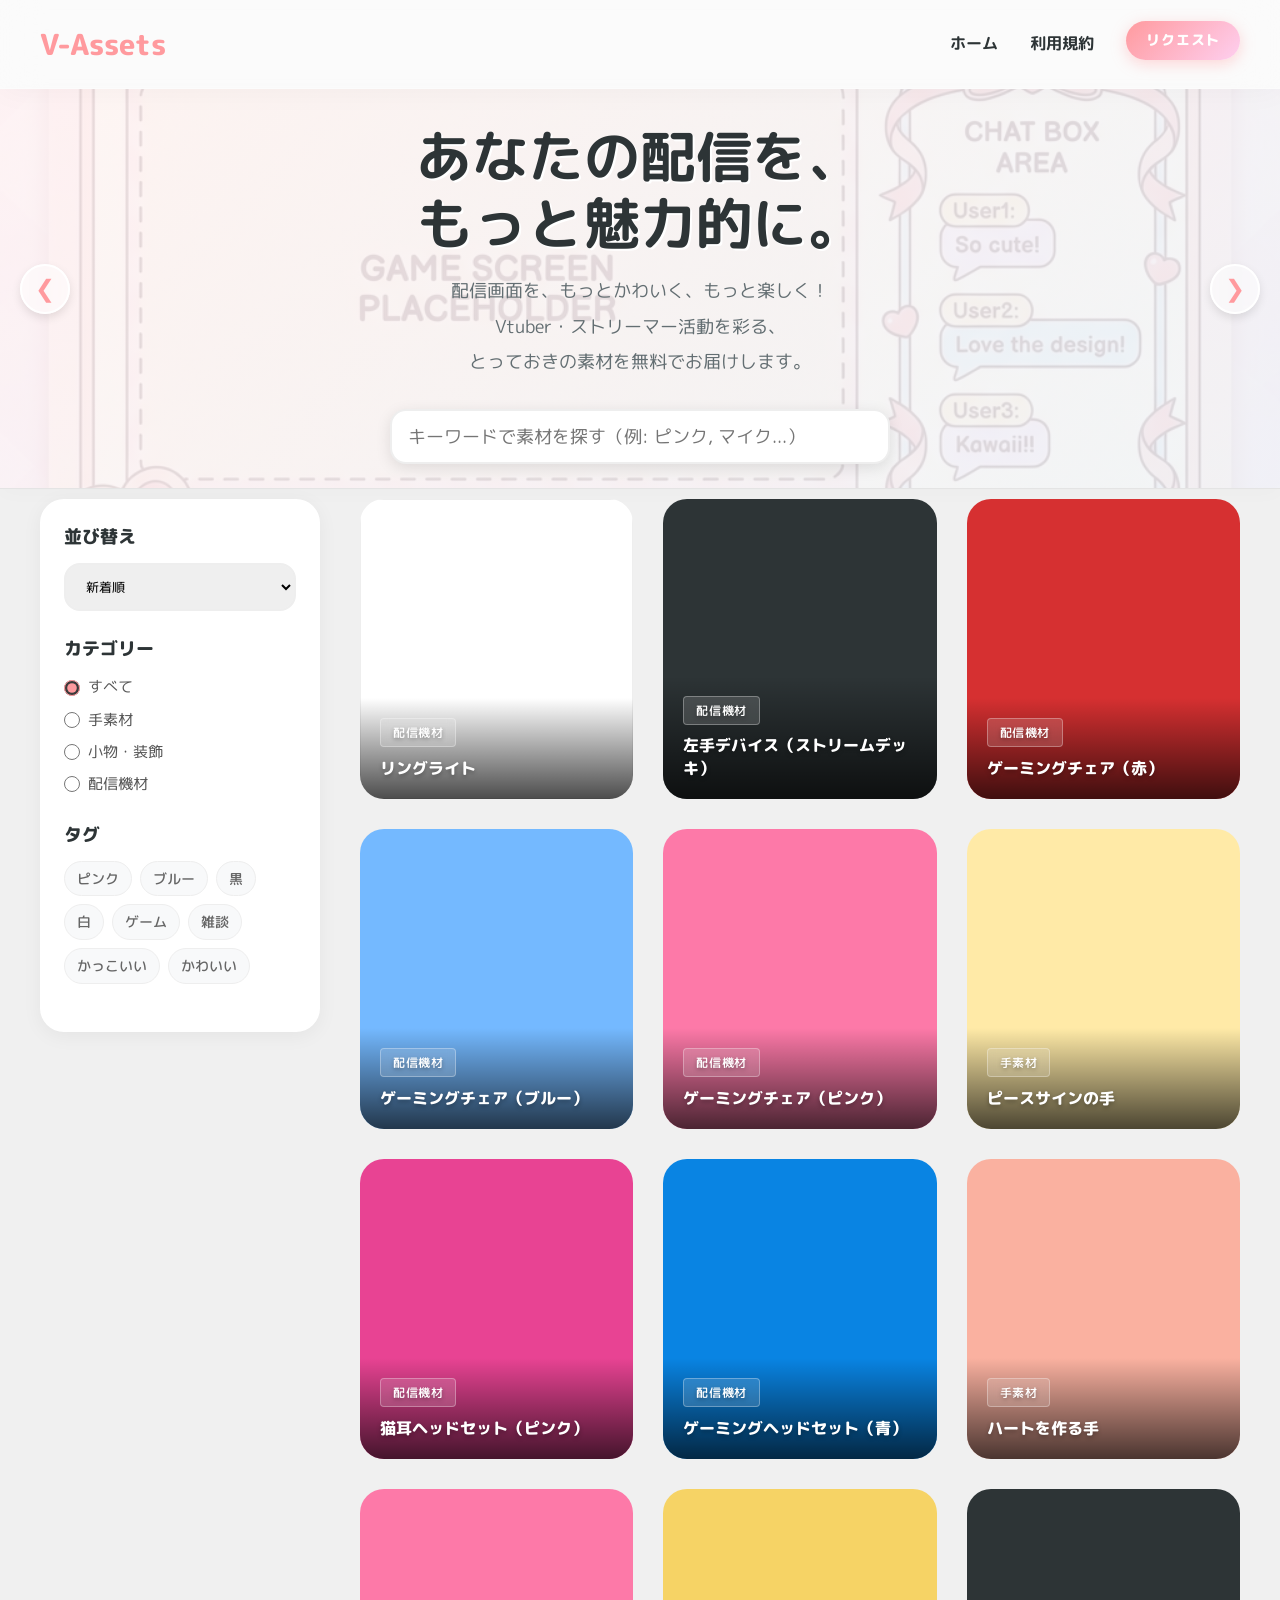
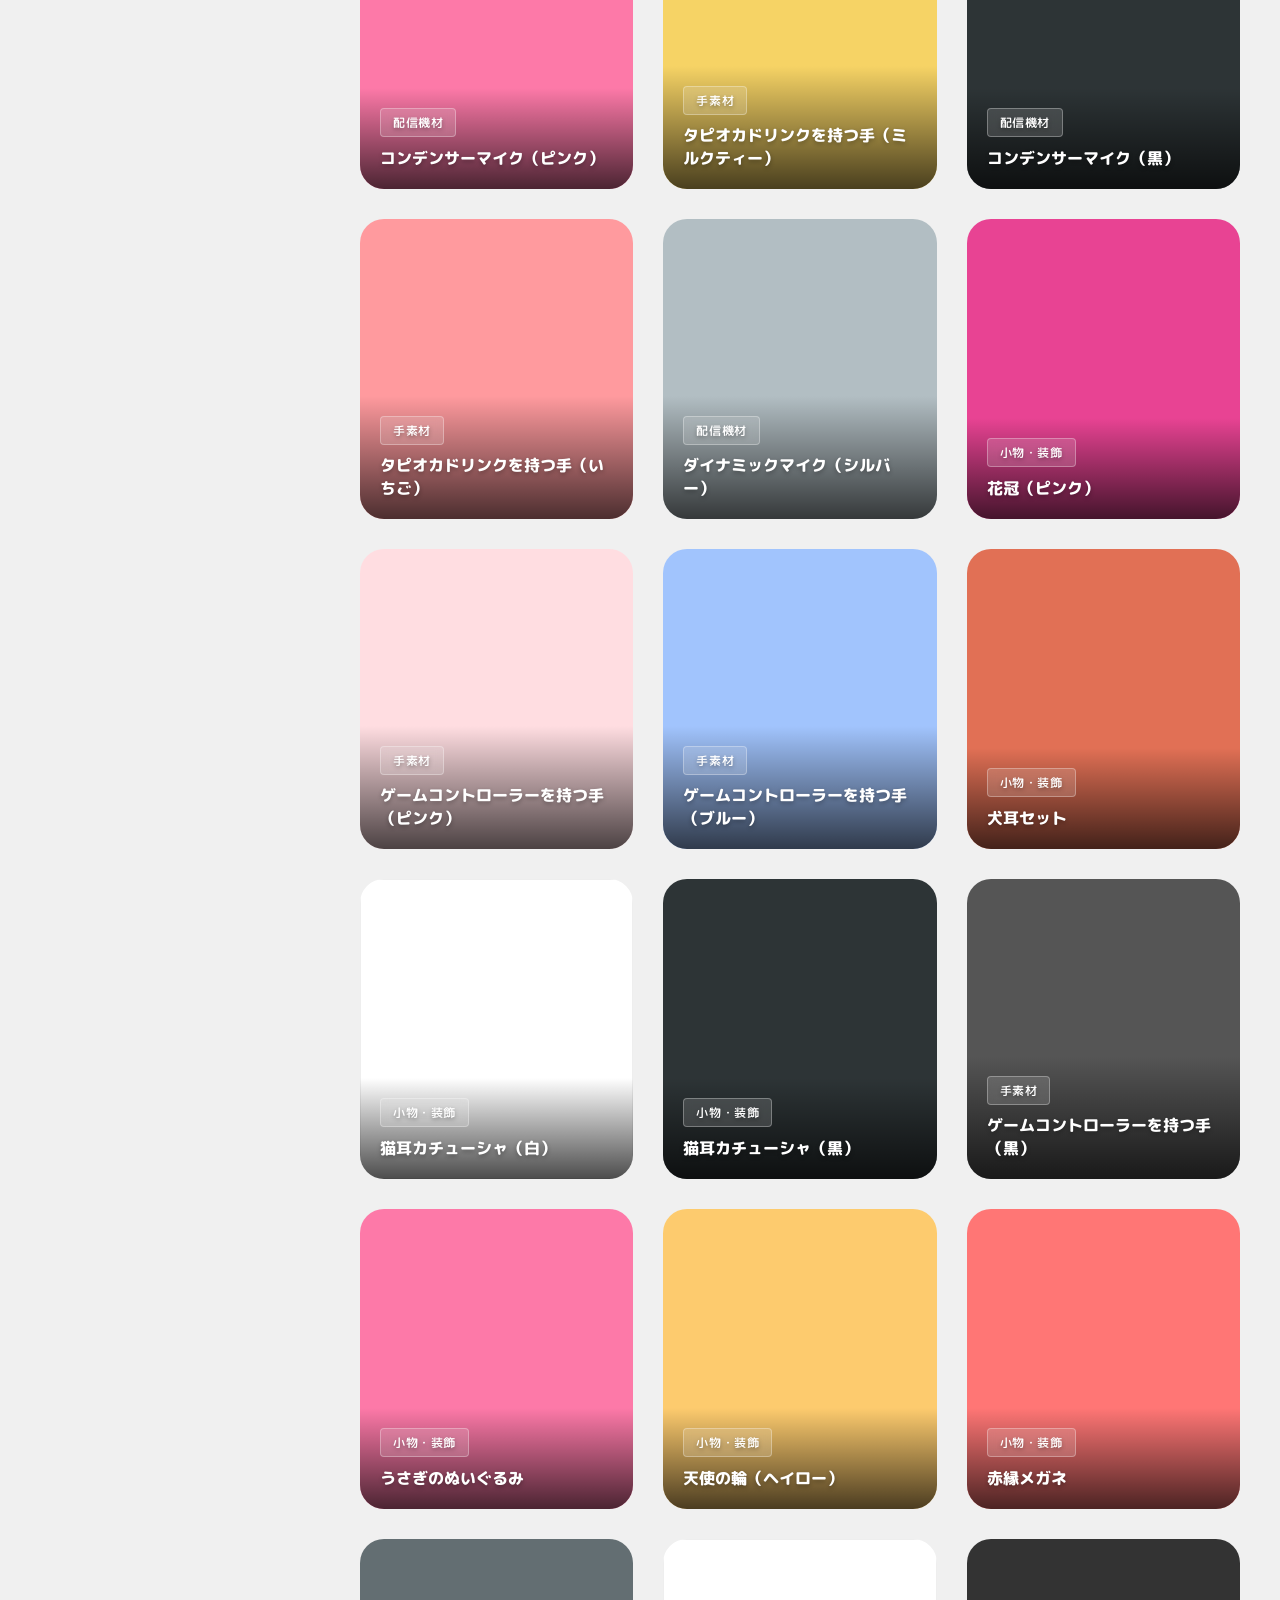
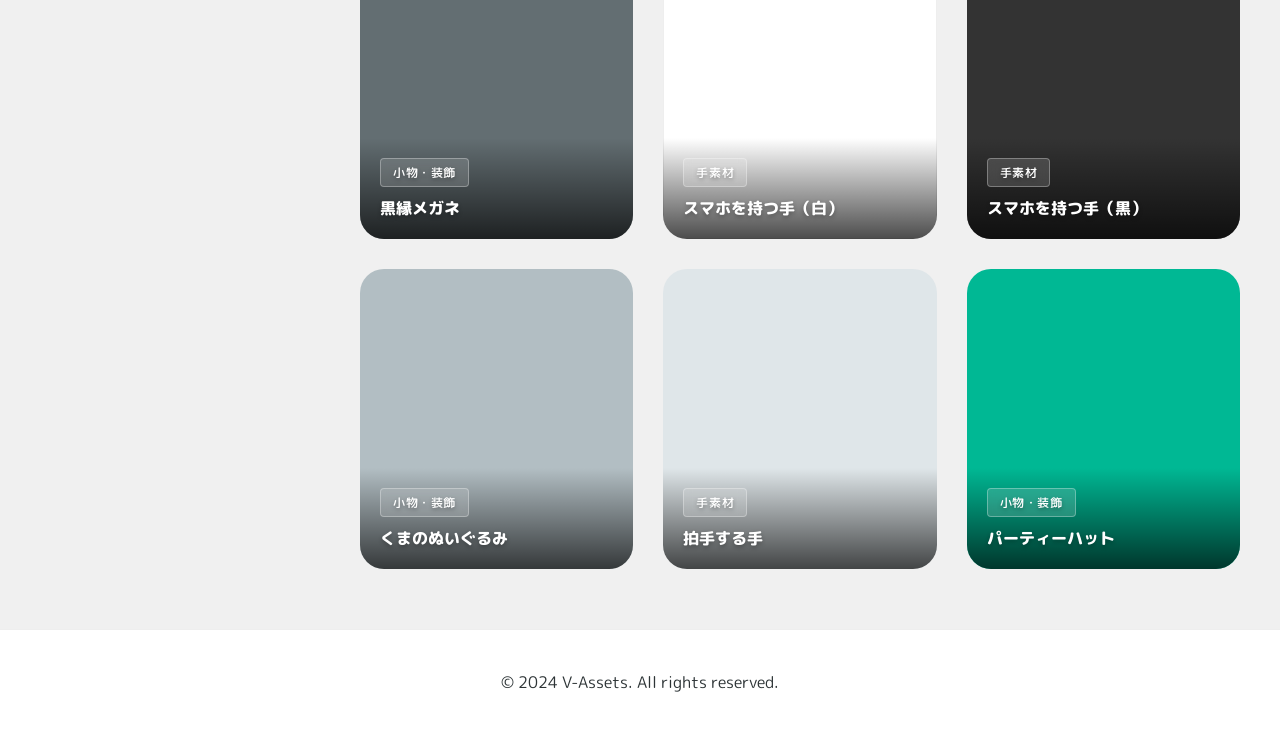
==== index.html @ 2aea1333 "Initial commit of HTML and assets" ====
<!DOCTYPE html>
<html lang="ja">

<head>
    <meta charset="UTF-8">
    <meta name="viewport" content="width=device-width, initial-scale=1.0">
    <title>V-Assets | Vtuber・ストリーマー向け無料素材配布</title>
    <link rel="preconnect" href="https://fonts.googleapis.com">
    <link rel="preconnect" href="https://fonts.gstatic.com" crossorigin>
    <link
        href="https://fonts.googleapis.com/css2?family=M+PLUS+Rounded+1c:wght@400;700;800&family=Quicksand:wght@500;700&display=swap"
        rel="stylesheet">
    <link rel="stylesheet" href="css/style.css">
</head>

<body>

    <header>
        <div class="fluid-container">
            <nav>
                <a href="index.html" class="logo">
                    V-Assets
                </a>
                <ul class="nav-links">
                    <li><a href="index.html" class="active-link">ホーム</a></li>
                    <li><a href="terms.html">利用規約</a></li>
                    <li><a href="request.html" class="btn btn-primary btn-sm">リクエスト</a></li>
                </ul>
            </nav>
        </div>
    </header>

    <main>
        <section class="hero">
            <!-- Background Slideshow -->
            <div class="hero-slideshow">
                <div class="slide active" style="background-image: url('images/hero-1.png');"></div>
                <div class="slide" style="background-image: url('images/hero-2.png');"></div>
                <div class="slide" style="background-image: url('images/hero-3.png');"></div>
            </div>

            <!-- Slideshow Controls -->
            <button class="slide-prev" aria-label="Previous Slide">❮</button>
            <button class="slide-next" aria-label="Next Slide">❯</button>

            <div class="container">
                <h1>あなたの配信を、<br>もっと魅力的に。</h1>
                <p class="hero-text">
                    配信画面を、もっとかわいく、もっと楽しく！<br>
                    Vtuber・ストリーマー活動を彩る、とっておきの素材を無料でお届けします。
                </p>

                <!-- Search Box (Moved from Sidebar) -->
                <div class="search-box hero-search-box">
                    <input type="text" id="searchInput" placeholder="キーワードで素材を探す（例: ピンク, マイク...）"
                        class="hero-search-input">
                </div>
            </div>
        </section>

        <div class="fluid-container" id="assets-section">
            <div class="main-layout">
                <!-- Sidebar -->
                <aside class="sidebar">
                    <!-- Sort -->
                    <div class="filter-group">
                        <div class="filter-title">並び替え</div>
                        <div class="search-box">
                            <select id="sortSelect" class="sort-select">
                                <option value="newest">新着順</option>
                                <option value="popular">人気順</option>
                            </select>
                        </div>
                    </div>

                    <!-- Category Filter -->
                    <div class="filter-group">
                        <div class="filter-title">カテゴリー</div>
                        <div class="filter-options">
                            <label class="filter-option">
                                <input type="radio" name="category" value="all" checked> すべて
                            </label>
                            <label class="filter-option">
                                <input type="radio" name="category" value="hands"> 手素材
                            </label>
                            <label class="filter-option">
                                <input type="radio" name="category" value="items"> 小物・装飾
                            </label>
                            <label class="filter-option">
                                <input type="radio" name="category" value="equipment"> 配信機材
                            </label>
                        </div>
                    </div>

                    <!-- Tag Filter -->
                    <div class="filter-group">
                        <div class="filter-title">タグ</div>
                        <div class="filter-tags">
                            <a href="#" class="filter-tag" data-value="pink">ピンク</a>
                            <a href="#" class="filter-tag" data-value="blue">ブルー</a>
                            <a href="#" class="filter-tag" data-value="black">黒</a>
                            <a href="#" class="filter-tag" data-value="white">白</a>
                            <a href="#" class="filter-tag" data-value="game">ゲーム</a>
                            <a href="#" class="filter-tag" data-value="zatsudan">雑談</a>
                            <a href="#" class="filter-tag" data-value="cool">かっこいい</a>
                            <a href="#" class="filter-tag" data-value="cute">かわいい</a>
                        </div>
                    </div>
                </aside>

                <!-- Main Content -->
                <div class="content-area">
                    <div class="assets-grid" id="assetsGrid">
                        <!-- Assets will be rendered here by JS -->
                    </div>
                </div>
            </div>
        </div>
    </main>

    <footer>
        <div class="container">
            <p>&copy; 2024 V-Assets. All rights reserved.</p>
        </div>
    </footer>

    <script src="js/main.js"></script>
</body>

</html>
---- css/style.css ----
:root {
    /* Pop & Friendly Theme */
    --bg-color: #f0f0f0;
    --text-color: #2d3436;
    --primary-color: #ff9a9e;
    --primary-hover: #ff767b;
    --secondary-color: #a1c4fd;
    --accent-yellow: #f6d365;
    --card-bg: #ffffff;
    --shadow-soft: 0 4px 20px rgba(0, 0, 0, 0.05);
    --shadow-hover: 0 8px 30px rgba(0, 0, 0, 0.1);
    --radius-lg: 24px;
    --radius-md: 16px;
    --radius-sm: 8px;
    --font-main: 'M PLUS Rounded 1c', 'Quicksand', sans-serif;
}

* {
    box-sizing: border-box;
    margin: 0;
    padding: 0;
}

body {
    font-family: var(--font-main);
    background-color: var(--bg-color);
    color: var(--text-color);
    line-height: 1.6;
    overflow-x: hidden;
}

a {
    text-decoration: none;
    color: inherit;
    transition: all 0.3s ease;
}

/* Utilities */
.container {
    max-width: 1200px;
    margin: 0 auto;
    padding: 0 20px;
}

.fluid-container {
    width: 100%;
    padding: 0 40px;
}

/* Animations */
@keyframes float {
    0% {
        transform: translateY(0px);
    }

    50% {
        transform: translateY(-10px);
    }

    100% {
        transform: translateY(0px);
    }
}

@keyframes fadeInUp {
    from {
        opacity: 0;
        transform: translateY(20px);
    }

    to {
        opacity: 1;
        transform: translateY(0);
    }
}

.btn {
    display: inline-block;
    padding: 14px 36px;
    border-radius: 50px;
    font-weight: 800;
    transition: all 0.3s cubic-bezier(0.4, 0, 0.2, 1);
    cursor: pointer;
    border: none;
    letter-spacing: 0.05em;
    position: relative;
    overflow: hidden;
}

.btn-sm {
    padding: 8px 20px;
    font-size: 0.9rem;
}

.btn-primary {
    background: linear-gradient(135deg, var(--primary-color), #fecfef);
    color: white;
    box-shadow: 0 4px 15px rgba(255, 154, 158, 0.4);
}

.btn-primary:hover {
    transform: translateY(-3px) scale(1.02);
    box-shadow: 0 8px 25px rgba(255, 154, 158, 0.6);
}

.btn-primary::after {
    content: '';
    position: absolute;
    top: 0;
    left: 0;
    width: 100%;
    height: 100%;
    background: linear-gradient(rgba(255, 255, 255, 0.2), transparent);
    opacity: 0;
    transition: opacity 0.3s;
}

.btn-primary:hover::after {
    opacity: 1;
}

/* Header */
header {
    background: rgba(255, 255, 255, 0.7);
    backdrop-filter: blur(20px);
    -webkit-backdrop-filter: blur(20px);
    position: sticky;
    top: 0;
    z-index: 100;
    box-shadow: 0 4px 30px rgba(0, 0, 0, 0.03);
    padding: 1rem 0;
    border-bottom: 1px solid rgba(255, 255, 255, 0.3);
}

nav {
    display: flex;
    justify-content: space-between;
    align-items: center;
}

.logo {
    font-size: 1.8rem;
    font-weight: 800;
    color: var(--primary-color);
    position: relative;
    padding: 5px 0;
}

.nav-links {
    display: flex;
    gap: 2rem;
    list-style: none;
    align-items: center;
}

.nav-links a:not(.btn) {
    font-weight: 700;
    color: var(--text-color);
    position: relative;
    padding: 5px 0;
}

.nav-links a:not(.btn)::after {
    content: '';
    position: absolute;
    bottom: 0;
    left: 0;
    width: 0;
    height: 3px;
    background: var(--primary-color);
    transition: width 0.3s ease;
    border-radius: 2px;
}

.nav-links a:not(.btn):hover::after {
    width: 100%;
}

.nav-links a:not(.btn):hover {
    color: var(--primary-color);
}

/* Hero Section with Slideshow */
.hero {
    padding: 20px 0 10px;
    /* Reduced padding */
    text-align: center;
    position: relative;
    overflow: hidden;
    border-bottom: 1px solid rgba(0, 0, 0, 0.05);
    margin-bottom: 10px;
    /* Reduced margin */
    box-shadow: 0 4px 20px rgba(0, 0, 0, 0.02);
    z-index: 0;
    /* Stacking context */
    display: flex;
    flex-direction: column;
    justify-content: center;
    min-height: 400px;
}

/* Background Slideshow */
.hero-slideshow {
    position: absolute;
    top: 0;
    left: 0;
    width: 100%;
    height: 100%;
    z-index: 1;
}

.hero-slideshow .slide {
    position: absolute;
    top: 0;
    left: 0;
    width: 100%;
    height: 100%;
    opacity: 0;
    transition: opacity 1.5s ease-in-out;
    background-size: cover;
    background-position: center;
    background-repeat: no-repeat;
    background-color: #ff9a9e;
    /* Fallback color */
}

.hero-slideshow .slide.active {
    opacity: 1;
}

/* Slideshow Controls */
.slide-prev,
.slide-next {
    position: absolute;
    top: 50%;
    transform: translateY(-50%);
    background: rgba(255, 255, 255, 0.5);
    border: 2px solid white;
    color: var(--primary-color);
    font-size: 1.5rem;
    width: 50px;
    height: 50px;
    display: flex;
    justify-content: center;
    align-items: center;
    cursor: pointer;
    z-index: 20;
    /* Higher than everything */
    border-radius: 50%;
    transition: all 0.3s ease;
    backdrop-filter: blur(5px);
    box-shadow: 0 4px 10px rgba(0, 0, 0, 0.1);
}

.slide-prev:hover,
.slide-next:hover {
    background: white;
    transform: translateY(-50%) scale(1.1);
    color: var(--primary-hover);
}

.slide-prev {
    left: 20px;
}

.slide-next {
    right: 20px;
}

.hero::before {
    content: '';
    position: absolute;
    top: 0;
    left: 0;
    width: 100%;
    height: 100%;
    background: linear-gradient(135deg, rgba(255, 245, 245, 0.85) 0%, rgba(240, 244, 248, 0.85) 100%);
    z-index: 2;
    pointer-events: none;
}

.hero .container {
    position: relative;
    z-index: 3;
}

.hero h1 {
    font-size: 3.5rem;
    margin-bottom: 1rem;
    color: var(--text-color);
    line-height: 1.2;
    animation: fadeInUp 0.8s ease-out;
    text-shadow: 2px 2px 0px white;
}

.hero p {
    font-size: 1.1rem;
    color: #636e72;
    margin-bottom: 1.8rem;
    max-width: 600px;
    margin-left: auto;
    margin-right: auto;
    animation: fadeInUp 0.8s ease-out 0.2s backwards;
}

.hero .btn {
    animation: fadeInUp 0.8s ease-out 0.4s backwards;
}

/* Main Layout (Sidebar + Grid) */
.main-layout {
    display: flex;
    gap: 40px;
    padding-bottom: 60px;
    align-items: flex-start;
}

.sidebar {
    width: 280px;
    flex-shrink: 0;
    background: white;
    padding: 24px;
    border-radius: var(--radius-lg);
    box-shadow: var(--shadow-soft);
    position: sticky;
    top: 100px;
    /* Below header */
}

.content-area {
    flex-grow: 1;
}

/* Sidebar Filters */
.filter-group {
    margin-bottom: 24px;
}

.filter-title {
    font-size: 1.1rem;
    font-weight: 800;
    margin-bottom: 12px;
    color: var(--text-color);
    display: flex;
    align-items: center;
    gap: 8px;
}

.search-box input {
    width: 100%;
    padding: 12px 16px;
    border-radius: var(--radius-md);
    border: 2px solid #eee;
    font-family: var(--font-main);
    transition: border-color 0.3s;
}

.search-box input:focus {
    outline: none;
    border-color: var(--primary-color);
}

.filter-options {
    display: flex;
    flex-direction: column;
    gap: 8px;
}

.filter-option {
    display: flex;
    align-items: center;
    gap: 8px;
    cursor: pointer;
    font-size: 0.95rem;
    color: #555;
    transition: color 0.2s;
}

.filter-option:hover {
    color: var(--primary-color);
}

.filter-option input[type="radio"],
.filter-option input[type="checkbox"] {
    accent-color: var(--primary-color);
    width: 16px;
    height: 16px;
}

/* Tag Links */
.filter-tags {
    display: flex;
    flex-wrap: wrap;
    gap: 8px;
}

.filter-tag {
    display: inline-block;
    padding: 6px 12px;
    background: #f8f9fa;
    border: 1px solid #eee;
    border-radius: 20px;
    color: #666;
    font-size: 0.85rem;
    font-weight: 500;
    transition: all 0.2s ease;
}

.filter-tag:hover {
    background: #fff;
    border-color: var(--primary-color);
    color: var(--primary-color);
    transform: translateY(-2px);
    box-shadow: 0 2px 5px rgba(0, 0, 0, 0.05);
}

.filter-tag.active {
    background: var(--primary-color);
    border-color: var(--primary-color);
    color: white;
    box-shadow: 0 4px 10px rgba(255, 154, 158, 0.3);
}

/* Featured Assets (Grid) */
.section-title {
    text-align: center;
    font-size: 2rem;
    margin: 0 0 20px;
    /* Reduced margin */
    position: relative;
    display: block;
    /* Ensure block display for centering */
    width: 100%;
}

.section-title::after {
    content: '';
    display: block;
    width: 60px;
    height: 4px;
    background: var(--secondary-color);
    margin: 10px auto 0;
    border-radius: 2px;
}

.assets-grid {
    display: grid;
    grid-template-columns: repeat(3, 1fr);
    /* 3 Columns */
    gap: 30px;
    /* Larger gap */
    max-width: 1400px;
    margin: 0 auto;
    width: 100%;
}

.asset-card {
    background: transparent;
    backdrop-filter: none;
    border-radius: var(--radius-lg);
    overflow: hidden;
    box-shadow: none;
    transition: all 0.4s cubic-bezier(0.175, 0.885, 0.32, 1.275);
    border: none;
    position: relative;
    top: 0;
    height: 300px;
    /* Fixed height for the card */
}

.asset-card:hover {
    transform: translateY(-5px);
}

.asset-card:hover .asset-thumb {
    transform: scale(1.05);
}

.asset-thumb {
    width: 100%;
    height: 100%;
    /* Fill the card */
    background-color: #eee;
    object-fit: cover;
    transition: transform 0.5s ease;
}

.asset-info {
    position: absolute;
    bottom: 0;
    left: 0;
    width: 100%;
    padding: 20px;
    background: linear-gradient(to top, rgba(0, 0, 0, 0.7) 0%, transparent 100%);
    color: white;
    z-index: 2;
    text-shadow: 0 2px 4px rgba(0, 0, 0, 0.3);
}

.asset-title {
    font-size: 1.0rem;
    margin-bottom: 0;
    font-weight: 800;
    color: white;
    line-height: 1.4;
}

.asset-category {
    display: inline-block;
    padding: 4px 12px;
    background: rgba(255, 255, 255, 0.15);
    backdrop-filter: blur(4px);
    border: 1px solid rgba(255, 255, 255, 0.3);
    color: white;
    border-radius: 4px;
    font-size: 0.75rem;
    font-weight: 500;
    margin-bottom: 0.6rem;
    box-shadow: none;
    letter-spacing: 0.05em;
}

.asset-category::before {
    content: none;
}

/* Footer */
footer {
    background-color: white;
    padding: 40px 0;
    text-align: center;
    border-top: 1px solid #eee;
}

/* Responsive */
@media (max-width: 1400px) {
    .assets-grid {
        grid-template-columns: repeat(3, 1fr);
    }
}

@media (max-width: 1100px) {
    .assets-grid {
        grid-template-columns: repeat(2, 1fr);
    }
}

@media (max-width: 900px) {
    .main-layout {
        flex-direction: column;
    }

    .sidebar {
        width: 100%;
        position: static;
        margin-bottom: 30px;
    }

    .assets-grid {
        grid-template-columns: repeat(2, 1fr);
    }
}

@media (max-width: 600px) {
    .assets-grid {
        grid-template-columns: 1fr;
    }

    .hero h1 {
        font-size: 2.5rem;
    }

    .nav-links {
        display: none;
        /* Simple hide for now, would add hamburger later */
    }
}

/* Ad Containers */
.ad-container {
    background-color: #f8f9fa;
    border: 1px dashed #ccc;
    display: flex;
    justify-content: center;
    align-items: center;
    color: #aaa;
    font-size: 0.9rem;
    margin: 20px auto;
    border-radius: var(--radius-sm);
}

.ad-banner {
    width: 100%;
    padding: 6px 12px;
    background: #f8f9fa;
    border: 1px solid #eee;
    border-radius: 20px;
    color: #666;
    font-size: 0.85rem;
    font-weight: 500;
    transition: all 0.2s ease;
}

.filter-tag:hover {
    background: #fff;
    border-color: var(--primary-color);
    color: var(--primary-color);
    transform: translateY(-2px);
    box-shadow: 0 2px 5px rgba(0, 0, 0, 0.05);
}

.filter-tag.active {
    background: var(--primary-color);
    border-color: var(--primary-color);
    color: white;
    box-shadow: 0 4px 10px rgba(255, 154, 158, 0.3);
}

/* Featured Assets (Grid) */
.section-title {
    text-align: center;
    font-size: 2rem;
    margin: 0 0 20px;
    /* Reduced margin */
    position: relative;
    display: block;
    /* Ensure block display for centering */
    width: 100%;
}

.section-title::after {
    content: '';
    display: block;
    width: 60px;
    height: 4px;
    background: var(--secondary-color);
    margin: 10px auto 0;
    border-radius: 2px;
}

.assets-grid {
    display: grid;
    grid-template-columns: repeat(3, 1fr);
    /* 3 Columns */
    gap: 30px;
    /* Larger gap */
    max-width: 1400px;
    margin: 0 auto;
    width: 100%;
}

.asset-card {
    background: transparent;
    backdrop-filter: none;
    border-radius: var(--radius-lg);
    overflow: hidden;
    box-shadow: none;
    transition: all 0.4s cubic-bezier(0.175, 0.885, 0.32, 1.275);
    border: none;
    position: relative;
    top: 0;
    height: 300px;
    /* Fixed height for the card */
}

.asset-card:hover {
    transform: translateY(-5px);
}

.asset-card:hover .asset-thumb {
    transform: scale(1.05);
}

.asset-thumb {
    width: 100%;
    height: 100%;
    /* Fill the card */
    background-color: #eee;
    object-fit: cover;
    transition: transform 0.5s ease;
}

.asset-info {
    position: absolute;
    bottom: 0;
    left: 0;
    width: 100%;
    padding: 20px;
    background: linear-gradient(to top, rgba(0, 0, 0, 0.7) 0%, transparent 100%);
    color: white;
    z-index: 2;
    text-shadow: 0 2px 4px rgba(0, 0, 0, 0.3);
}

.asset-title {
    font-size: 1.0rem;
    margin-bottom: 0;
    font-weight: 800;
    color: white;
    line-height: 1.4;
}

.asset-category {
    display: inline-block;
    padding: 4px 12px;
    background: rgba(255, 255, 255, 0.15);
    backdrop-filter: blur(4px);
    border: 1px solid rgba(255, 255, 255, 0.3);
    color: white;
    border-radius: 4px;
    font-size: 0.75rem;
    font-weight: 500;
    margin-bottom: 0.6rem;
    box-shadow: none;
    letter-spacing: 0.05em;
}

.asset-category::before {
    content: none;
}

/* Footer */
footer {
    background-color: white;
    padding: 40px 0;
    text-align: center;
    border-top: 1px solid #eee;
}

/* Responsive */
@media (max-width: 1400px) {
    .assets-grid {
        grid-template-columns: repeat(3, 1fr);
    }
}

@media (max-width: 1100px) {
    .assets-grid {
        grid-template-columns: repeat(2, 1fr);
    }
}

@media (max-width: 900px) {
    .main-layout {
        flex-direction: column;
    }

    .sidebar {
        width: 100%;
        position: static;
        margin-bottom: 30px;
    }

    .assets-grid {
        grid-template-columns: repeat(2, 1fr);
    }
}

@media (max-width: 600px) {
    .assets-grid {
        grid-template-columns: 1fr;
    }

    .hero h1 {
        font-size: 2.5rem;
    }

    .nav-links {
        display: none;
        /* Simple hide for now, would add hamburger later */
    }
}

/* Ad Containers */
.ad-container {
    background-color: #f8f9fa;
    border: 1px dashed #ccc;
    display: flex;
    justify-content: center;
    align-items: center;
    color: #aaa;
    font-size: 0.9rem;
    margin: 20px auto;
    border-radius: var(--radius-sm);
}

.ad-banner {
    width: 100%;
    max-width: 728px;
    height: 90px;
}

.ad-rect {
    width: 300px;
    height: 250px;
}

/* Terms Page */
.terms-content {
    background: white;
    padding: 40px;
    border-radius: var(--radius-lg);
    box-shadow: var(--shadow-soft);
    margin-top: 40px;
}

.terms-content h2 {
    border-bottom: 2px solid var(--secondary-color);
    padding-bottom: 10px;
    margin-bottom: 20px;
    margin-top: 30px;
    font-size: 1.5rem;
}

.terms-content h2:first-child {
    margin-top: 0;
}

.terms-content ul {
    padding-left: 20px;
    margin-bottom: 20px;
}

.terms-content li {
    margin-bottom: 10px;
}

.ok-ng-list {
    display: flex;
    gap: 20px;
    margin-bottom: 30px;
    flex-wrap: wrap;
}

.ok-box,
.ng-box {
    flex: 1;
    padding: 20px;
    border-radius: var(--radius-md);
    min-width: 250px;
}

.ok-box {
    background-color: #e6fffa;
    border: 2px solid #38b2ac;
}

.ng-box {
    background-color: #fff5f5;
    border: 2px solid #fc8181;
}

.badge {
    display: inline-block;
    padding: 5px 10px;
    border-radius: 5px;
    font-weight: bold;
    margin-bottom: 10px;
}

.badge-ok {
    background: #38b2ac;
    color: white;
}

.badge-ng {
    background: #fc8181;
    color: white;
}

/* Request Page */
.form-container {
    background: white;
    padding: 40px;
    border-radius: var(--radius-lg);
    box-shadow: var(--shadow-soft);
    max-width: 800px;
    margin: 40px auto;
}

.form-group {
    margin-bottom: 25px;
}

.form-label {
    display: block;
    margin-bottom: 8px;
    font-weight: 700;
    color: var(--text-color);
}

.form-input,
.form-textarea {
    width: 100%;
    padding: 12px;
    border: 2px solid #eee;
    border-radius: var(--radius-sm);
    font-family: inherit;
    font-size: 1rem;
    transition: border-color 0.2s;
}

.form-input:focus,
.form-textarea:focus {
    outline: none;
    border-color: var(--primary-color);
}

.form-textarea {
    letter-spacing: 0.05em;
}

.asset-category::before {
    content: none;
}

/* Footer */
footer {
    background-color: white;
    padding: 40px 0;
    text-align: center;
    border-top: 1px solid #eee;
}

/* Responsive */
@media (max-width: 1400px) {
    .assets-grid {
        grid-template-columns: repeat(3, 1fr);
    }
}

@media (max-width: 1100px) {
    .assets-grid {
        grid-template-columns: repeat(2, 1fr);
    }
}

@media (max-width: 900px) {
    .main-layout {
        flex-direction: column;
    }

    .sidebar {
        width: 100%;
        position: static;
        margin-bottom: 30px;
    }

    .assets-grid {
        grid-template-columns: repeat(2, 1fr);
    }
}

@media (max-width: 600px) {
    .assets-grid {
        grid-template-columns: 1fr;
    }

    .hero h1 {
        font-size: 2.5rem;
    }

    .nav-links {
        display: none;
        /* Simple hide for now, would add hamburger later */
    }
}

/* Ad Containers */
.ad-container {
    background-color: #f8f9fa;
    border: 1px dashed #ccc;
    display: flex;
    justify-content: center;
    align-items: center;
    color: #aaa;
    font-size: 0.9rem;
    margin: 20px auto;
    border-radius: var(--radius-sm);
}

.ad-banner {
    width: 100%;
    max-width: 728px;
    height: 90px;
}

.ad-rect {
    width: 300px;
    height: 250px;
}

/* Terms Page */
.terms-content {
    background: white;
    padding: 40px;
    border-radius: var(--radius-lg);
    box-shadow: var(--shadow-soft);
    margin-top: 40px;
}

.terms-content h2 {
    border-bottom: 2px solid var(--secondary-color);
    padding-bottom: 10px;
    margin-bottom: 20px;
    margin-top: 30px;
    font-size: 1.5rem;
}

.terms-content h2:first-child {
    margin-top: 0;
}

.terms-content ul {
    padding-left: 20px;
    margin-bottom: 20px;
}

.terms-content li {
    margin-bottom: 10px;
}

.ok-ng-list {
    display: flex;
    gap: 20px;
    margin-bottom: 30px;
    flex-wrap: wrap;
}

.ok-box,
.ng-box {
    flex: 1;
    padding: 20px;
    border-radius: var(--radius-md);
    min-width: 250px;
}

.ok-box {
    background-color: #e6fffa;
    border: 2px solid #38b2ac;
}

.ng-box {
    background-color: #fff5f5;
    border: 2px solid #fc8181;
}

.badge {
    display: inline-block;
    padding: 5px 10px;
    border-radius: 5px;
    font-weight: bold;
    margin-bottom: 10px;
}

.badge-ok {
    background: #38b2ac;
    color: white;
}

.badge-ng {
    background: #fc8181;
    color: white;
}

/* Request Page */
.form-container {
    background: white;
    padding: 40px;
    border-radius: var(--radius-lg);
    box-shadow: var(--shadow-soft);
    max-width: 800px;
    margin: 40px auto;
}

.form-group {
    margin-bottom: 25px;
}

.form-label {
    display: block;
    margin-bottom: 8px;
    font-weight: 700;
    color: var(--text-color);
}

.form-input,
.form-textarea {
    width: 100%;
    padding: 12px;
    border: 2px solid #eee;
    border-radius: var(--radius-sm);
    font-family: inherit;
    font-size: 1rem;
    transition: border-color 0.2s;
}

.form-input:focus,
.form-textarea:focus {
    outline: none;
    border-color: var(--primary-color);
}

.form-textarea {
    height: 150px;
    resize: vertical;
}

.form-hint {
    font-size: 0.85rem;
    color: #888;
    margin-top: 5px;
}

/* Index Page Inline Styles Extraction */
.hero-text {
    max-width: 800px;
    word-break: keep-all;
    line-height: 2;
}

.hero-search-box {
    max-width: 500px;
    margin: 30px auto 0;
}

.hero-search-input {
    padding: 16px 24px;
    font-size: 1.1rem;
    border-radius: 50px;
    box-shadow: 0 4px 15px rgba(0, 0, 0, 0.1);
    border: 2px solid white;
}

.sort-select {
    width: 100%;
    padding: 12px 16px;
    border-radius: var(--radius-md);
    border: 2px solid #eee;
    font-family: var(--font-main);
}
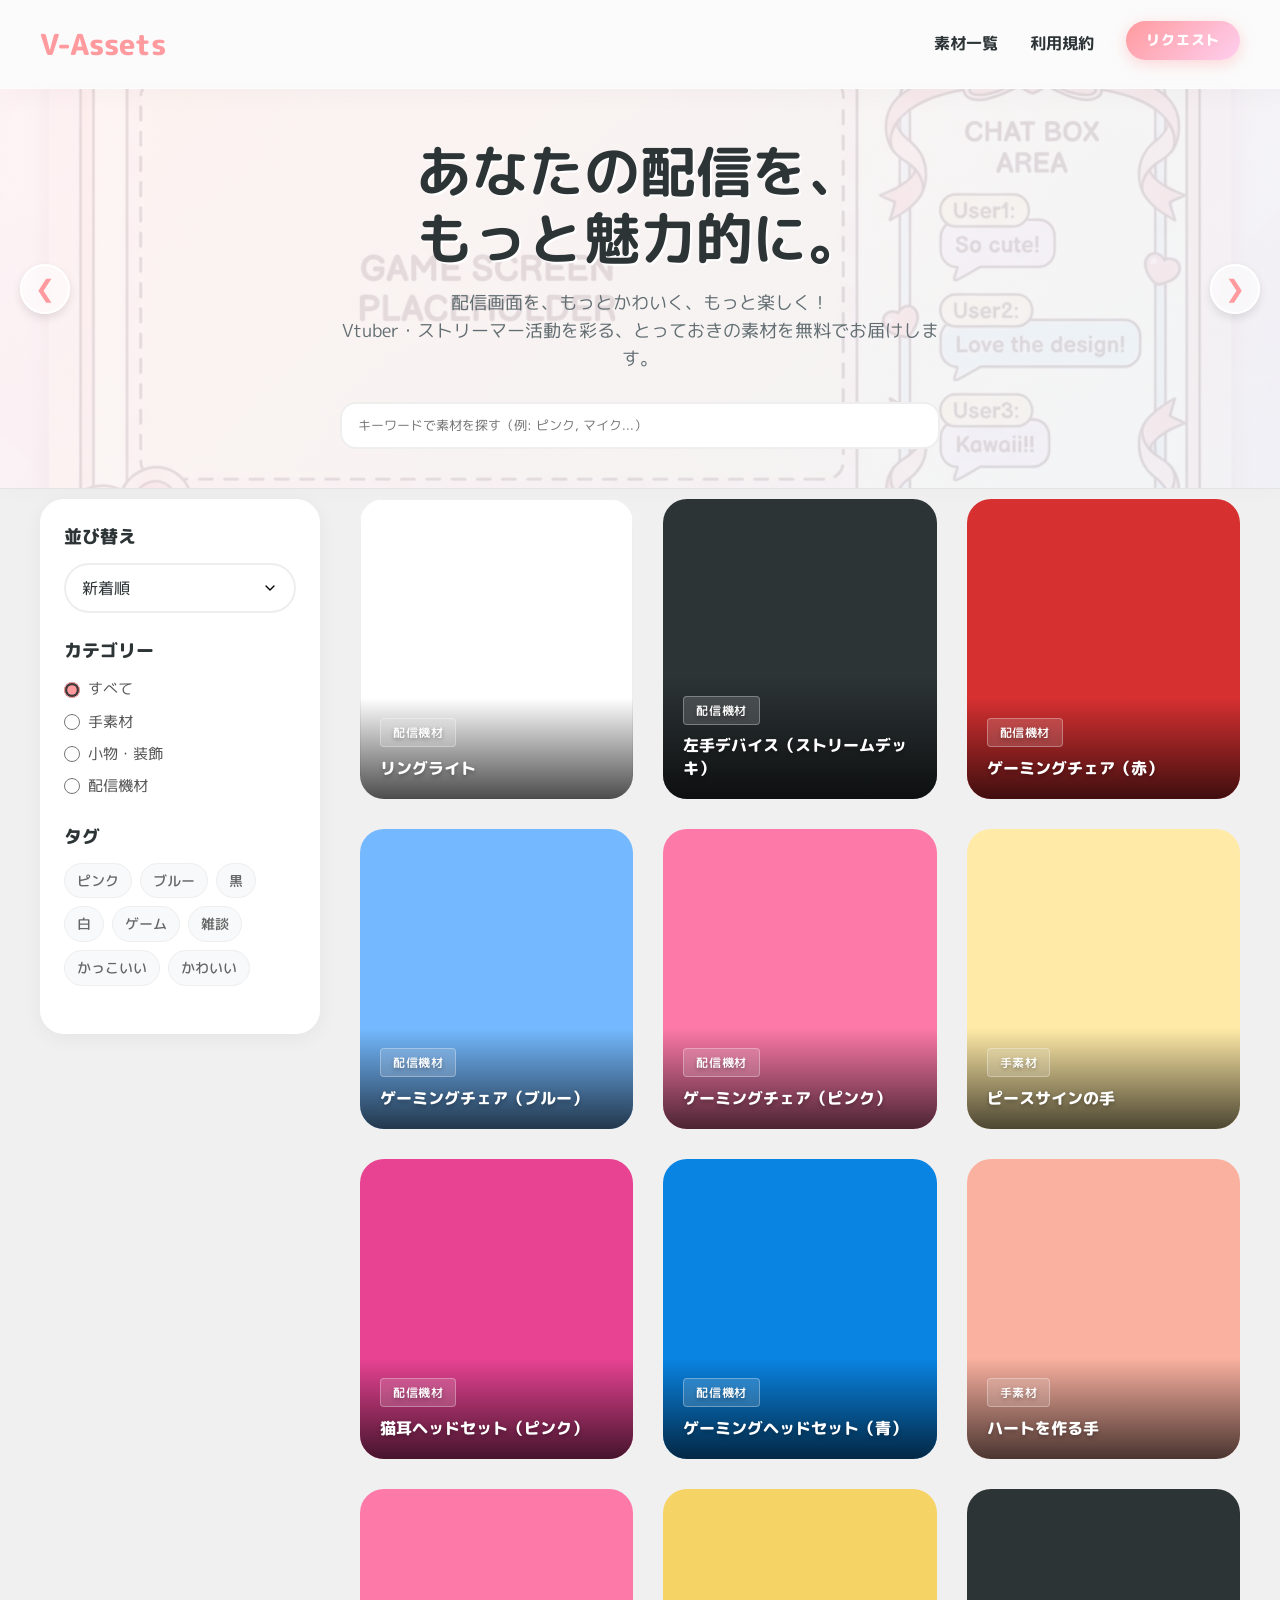
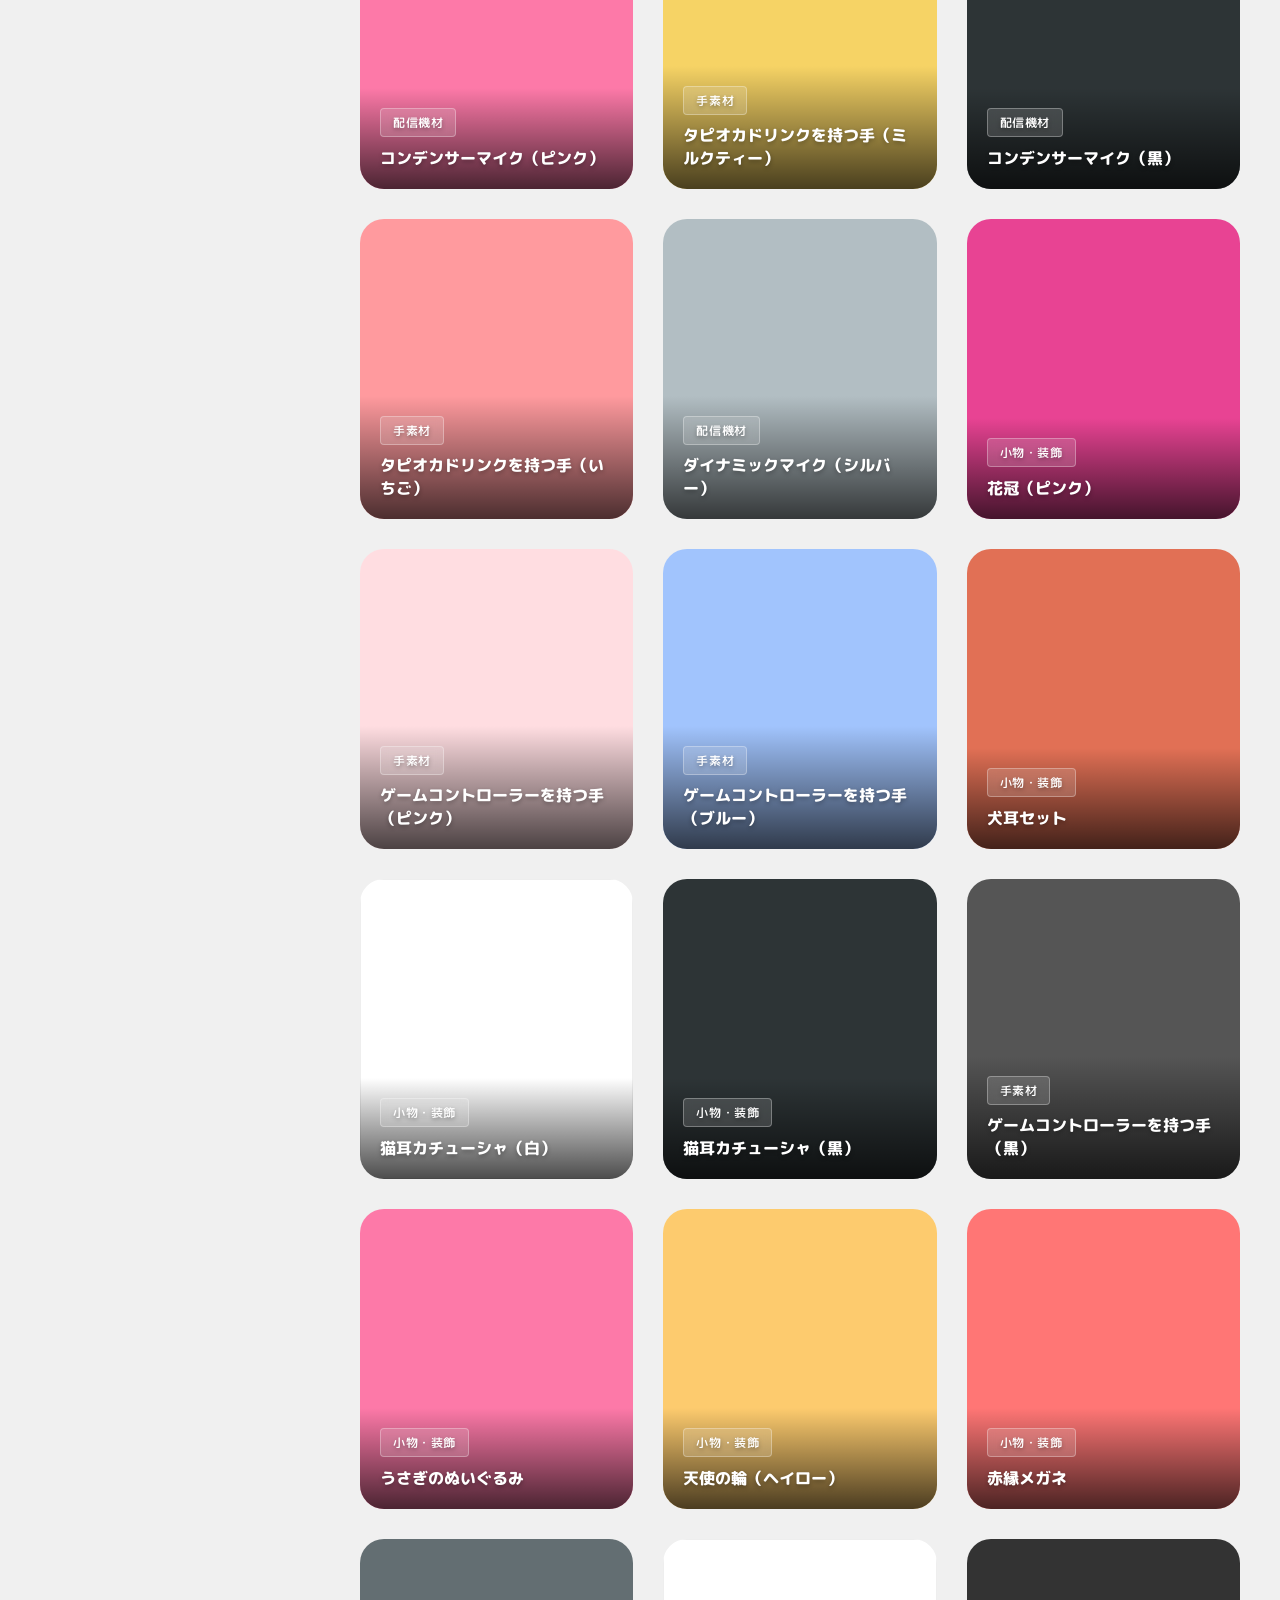
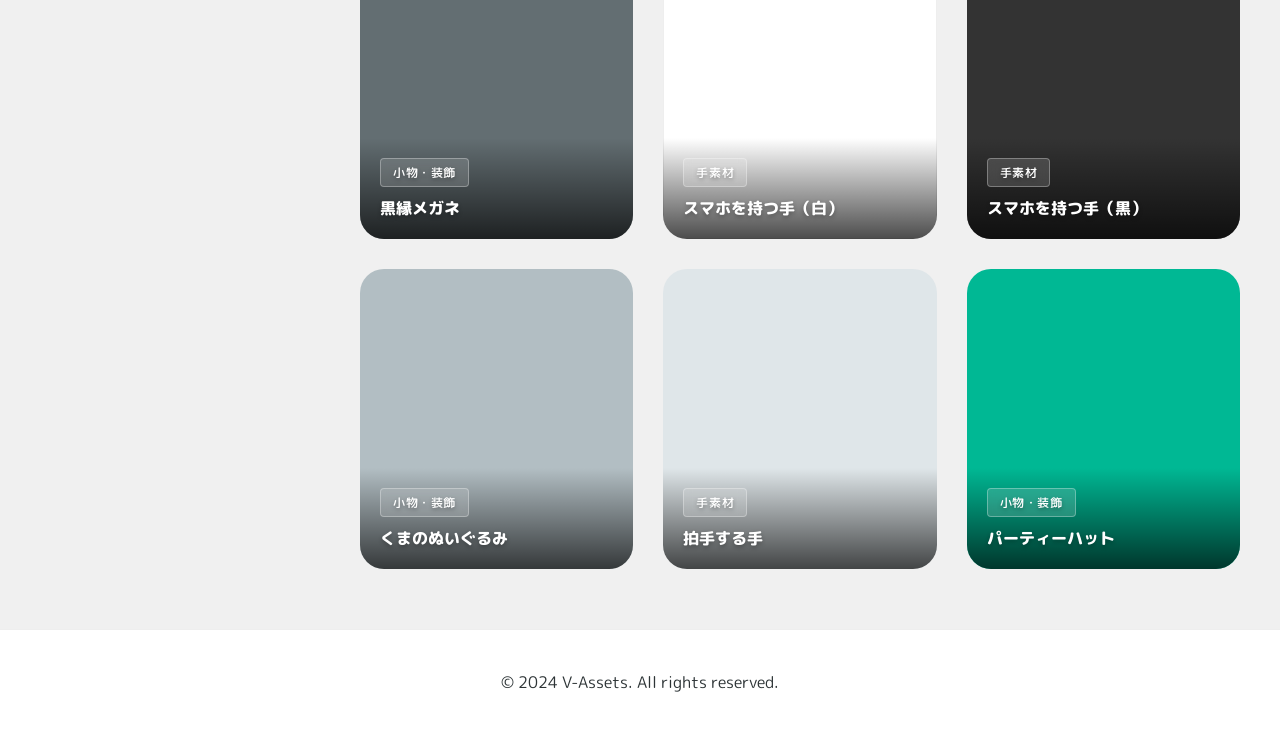
==== commit 85e633d9: "リファクタリングを実施" ====
--- a/index.html
+++ b/index.html
@@ -10,25 +10,13 @@
     <link
         href="https://fonts.googleapis.com/css2?family=M+PLUS+Rounded+1c:wght@400;700;800&family=Quicksand:wght@500;700&display=swap"
         rel="stylesheet">
-    <link rel="stylesheet" href="css/style.css">
+    <link rel="stylesheet" href="css/main.css">
 </head>
 
 <body>
 
-    <header>
-        <div class="fluid-container">
-            <nav>
-                <a href="index.html" class="logo">
-                    V-Assets
-                </a>
-                <ul class="nav-links">
-                    <li><a href="index.html" class="active-link">ホーム</a></li>
-                    <li><a href="terms.html">利用規約</a></li>
-                    <li><a href="request.html" class="btn btn-primary btn-sm">リクエスト</a></li>
-                </ul>
-            </nav>
-        </div>
-    </header>
+    <script src="js/header.js"></script>
+    <header></header>
 
     <main>
         <section class="hero">
@@ -124,6 +112,9 @@
         </div>
     </footer>
 
+    <script src="js/data.js"></script>
+    <script src="js/render.js"></script>
+    <script src="js/ui.js"></script>
     <script src="js/main.js"></script>
 </body>
 
--- a/css/main.css
+++ b/css/main.css
@@ -0,0 +1,16 @@
+/* Entry Point */
+@import url('base/_variables.css');
+@import url('base/_reset.css');
+@import url('base/_animations.css');
+
+@import url('layout/_header.css');
+@import url('layout/_footer.css');
+@import url('layout/_grid.css');
+
+@import url('components/_buttons.css');
+@import url('components/_hero.css');
+@import url('components/_cards.css');
+@import url('components/_forms.css');
+@import url('components/_tags.css');
+
+@import url('pages/_terms.css');
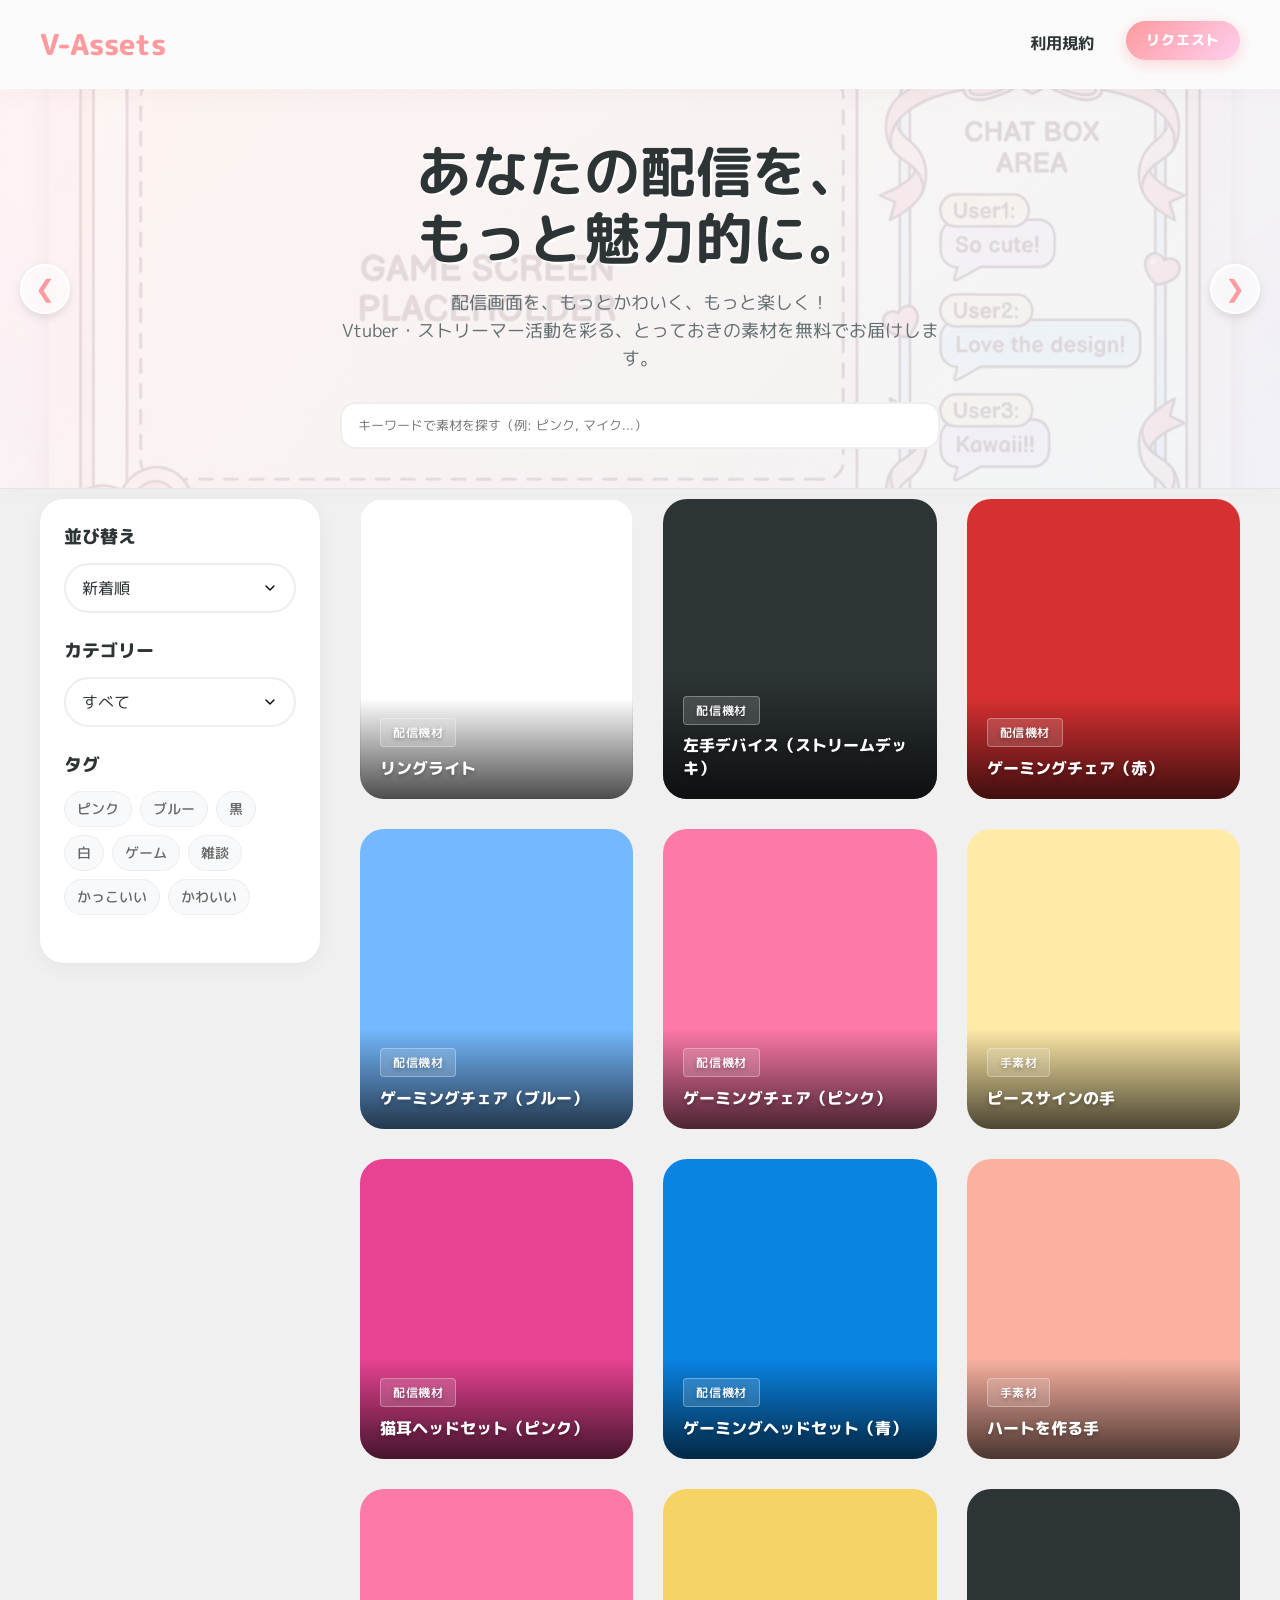
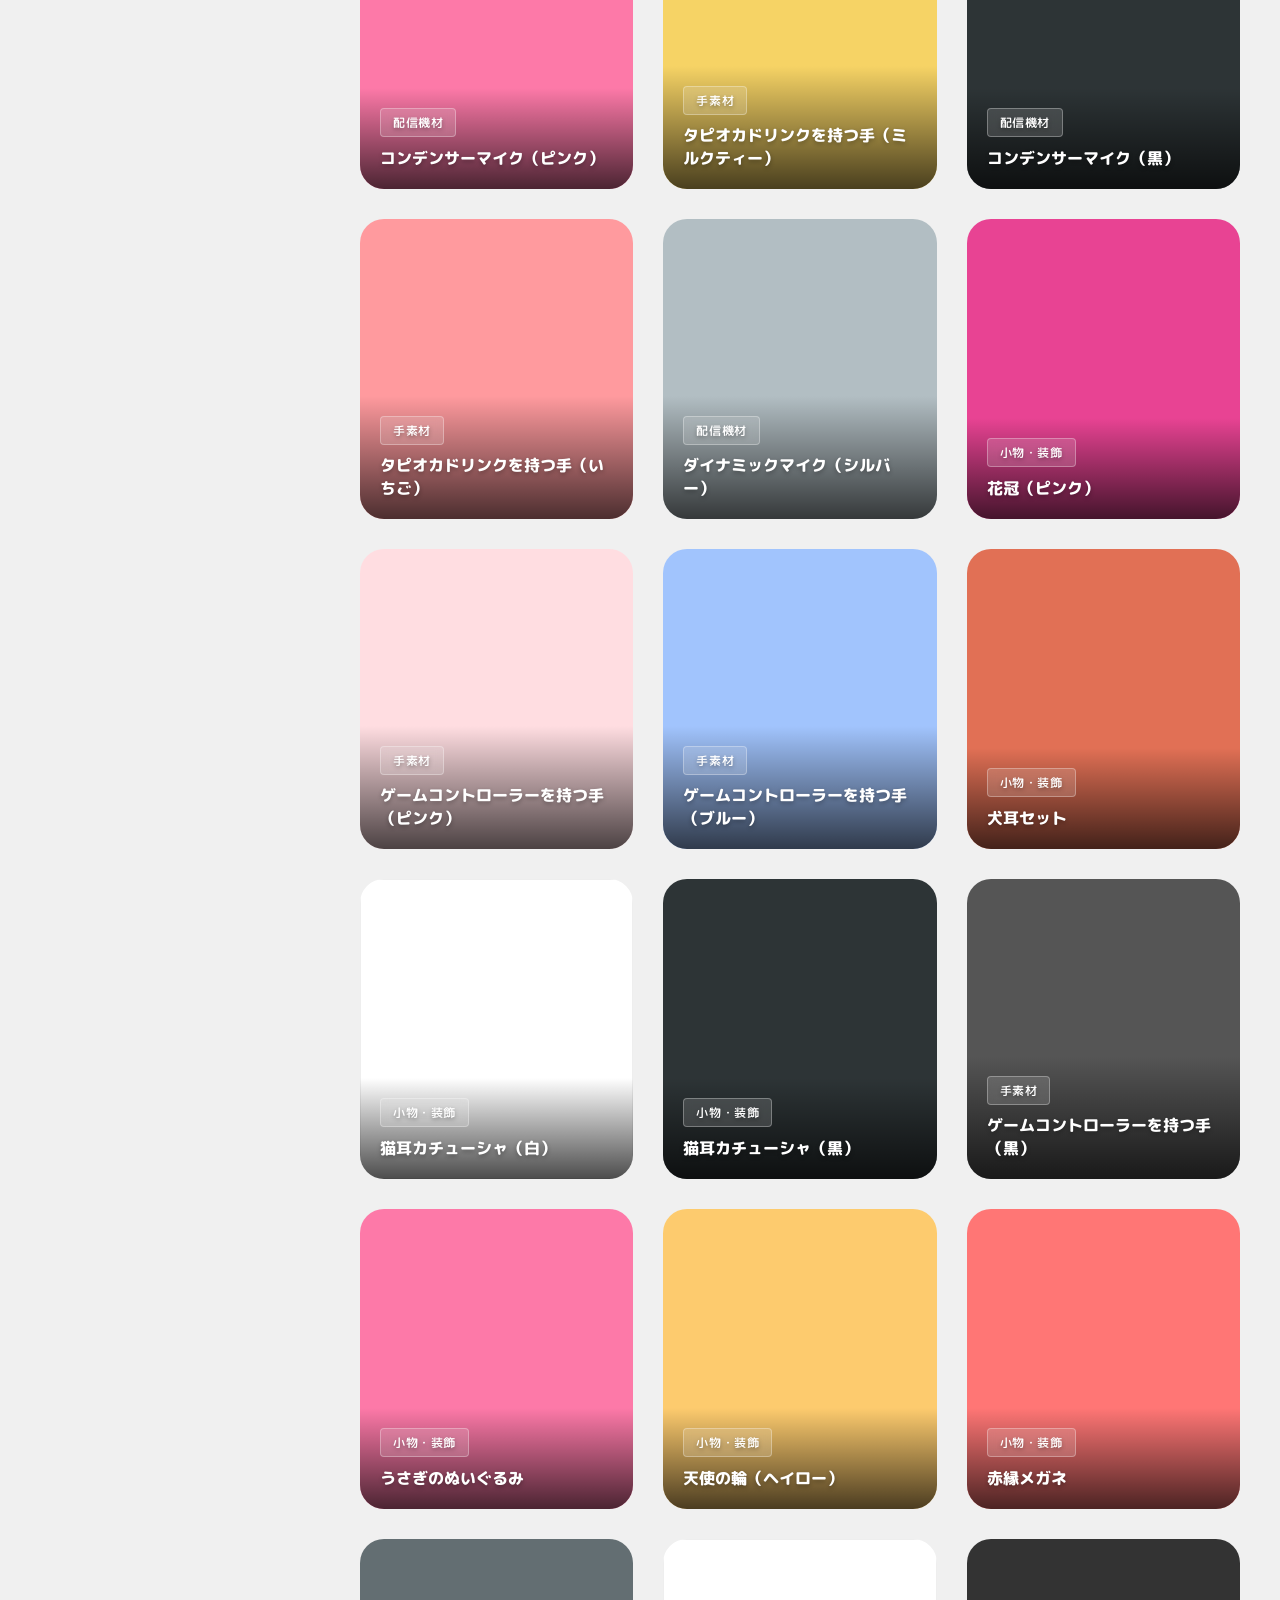
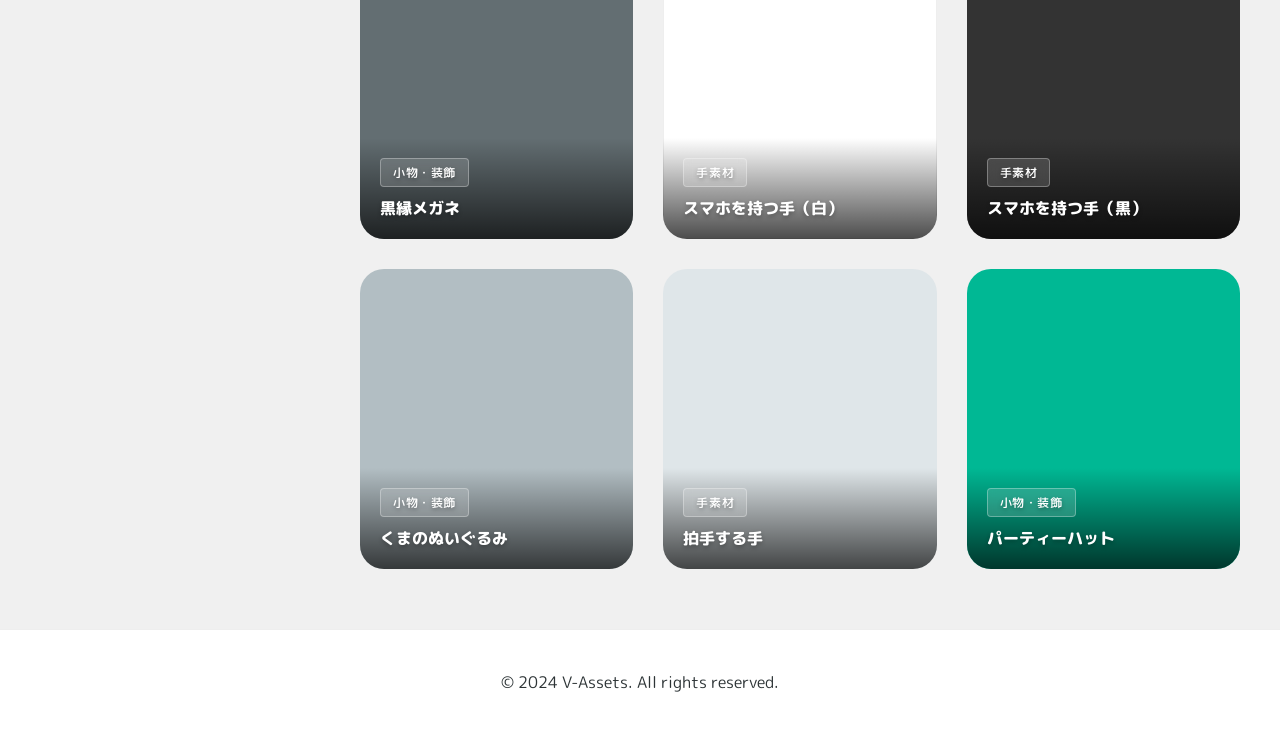
==== commit 567bb062: "スマホレイアウト変更" ====
--- a/index.html
+++ b/index.html
@@ -64,19 +64,13 @@
                     <!-- Category Filter -->
                     <div class="filter-group">
                         <div class="filter-title">カテゴリー</div>
-                        <div class="filter-options">
-                            <label class="filter-option">
-                                <input type="radio" name="category" value="all" checked> すべて
-                            </label>
-                            <label class="filter-option">
-                                <input type="radio" name="category" value="hands"> 手素材
-                            </label>
-                            <label class="filter-option">
-                                <input type="radio" name="category" value="items"> 小物・装飾
-                            </label>
-                            <label class="filter-option">
-                                <input type="radio" name="category" value="equipment"> 配信機材
-                            </label>
+                        <div class="search-box">
+                            <select id="categorySelect" class="sort-select">
+                                <option value="all">すべて</option>
+                                <option value="hands">手素材</option>
+                                <option value="items">小物・装飾</option>
+                                <option value="equipment">配信機材</option>
+                            </select>
                         </div>
                     </div>
 
@@ -98,6 +92,26 @@
 
                 <!-- Main Content -->
                 <div class="content-area">
+                    <!-- Mobile Category Filters -->
+                    <div class="mobile-category-filters">
+                        <div class="mobile-filter-row">
+                            <div class="search-box mobile-sort-box">
+                                <select id="mobileSortSelect" class="sort-select">
+                                    <option value="newest">新着順</option>
+                                    <option value="popular">人気順</option>
+                                </select>
+                            </div>
+                            <div class="search-box mobile-category-box">
+                                <select id="mobileCategorySelect" class="sort-select">
+                                    <option value="all">すべて</option>
+                                    <option value="hands">手素材</option>
+                                    <option value="items">小物・装飾</option>
+                                    <option value="equipment">配信機材</option>
+                                </select>
+                            </div>
+                        </div>
+                    </div>
+
                     <div class="assets-grid" id="assetsGrid">
                         <!-- Assets will be rendered here by JS -->
                     </div>
--- a/css/main.css
+++ b/css/main.css
@@ -12,5 +12,6 @@
 @import url('components/_cards.css');
 @import url('components/_forms.css');
 @import url('components/_tags.css');
+@import url('components/_mobile-filters.css');
 
 @import url('pages/_terms.css');
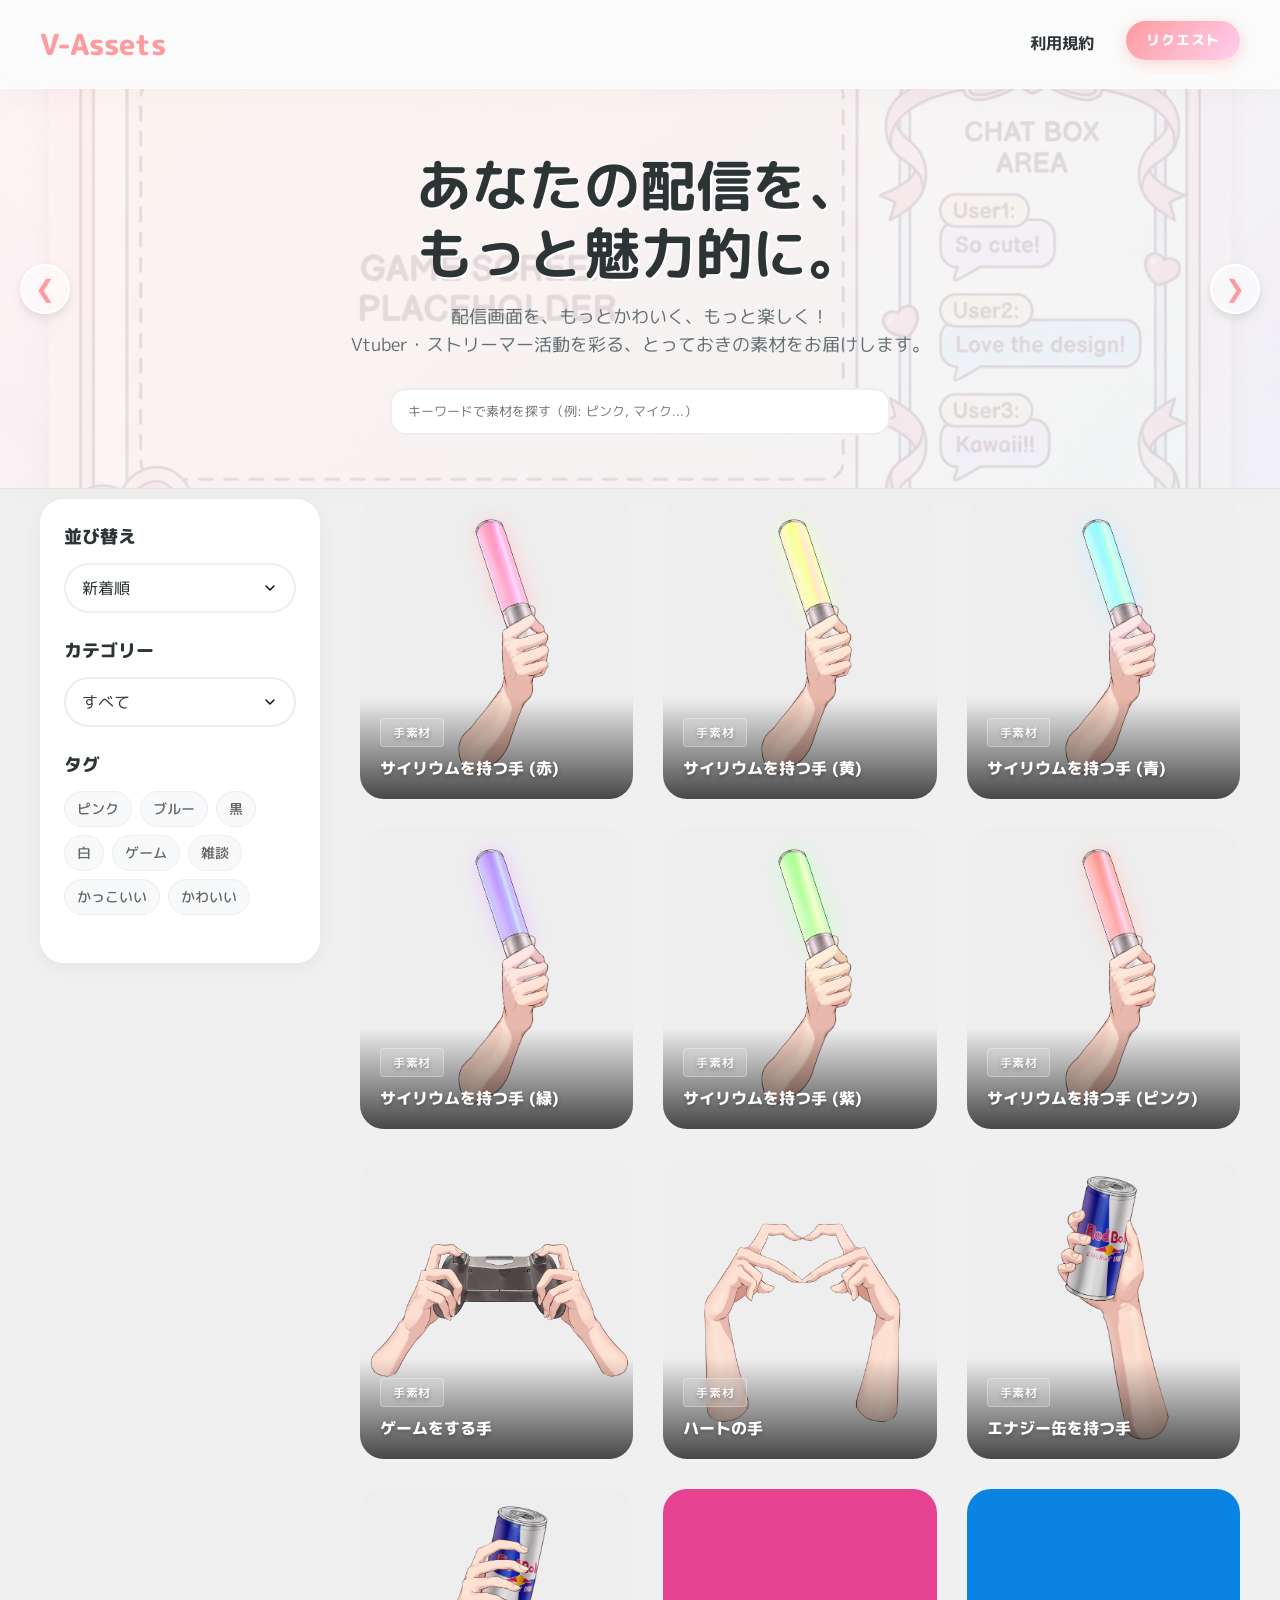
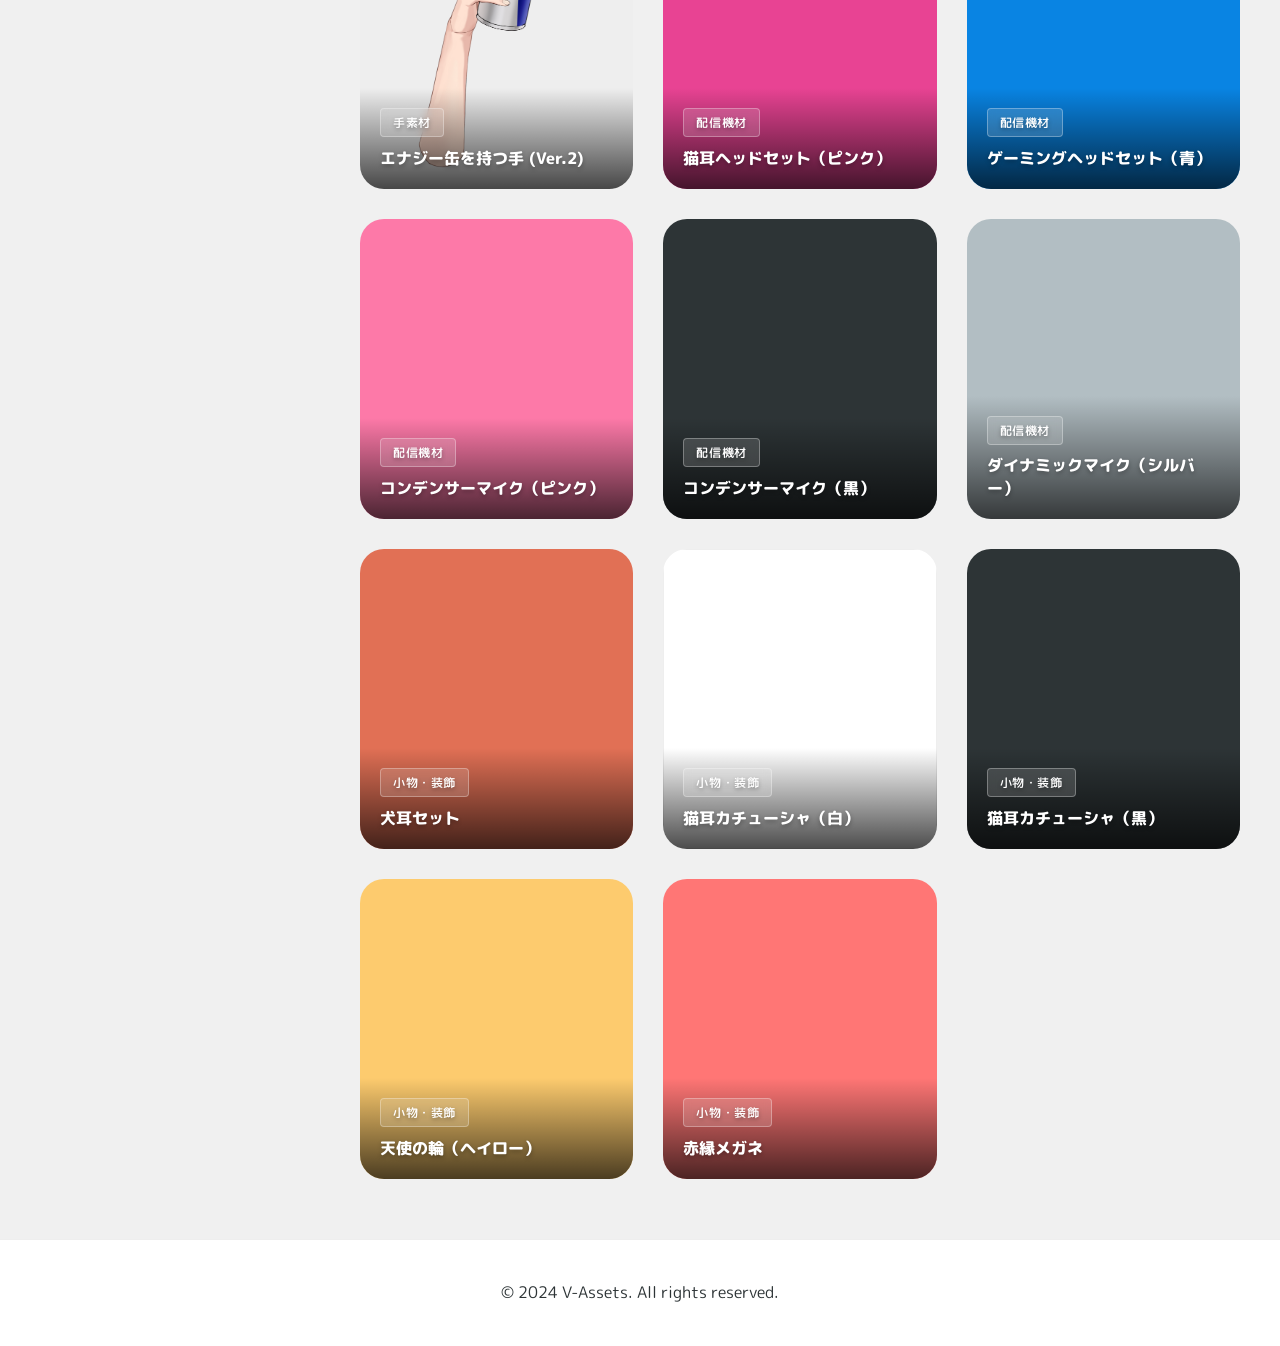
==== commit 940d7986: "ダウンロード対応" ====
--- a/index.html
+++ b/index.html
@@ -35,7 +35,7 @@
                 <h1>あなたの配信を、<br>もっと魅力的に。</h1>
                 <p class="hero-text">
                     配信画面を、もっとかわいく、もっと楽しく！<br>
-                    Vtuber・ストリーマー活動を彩る、とっておきの素材を無料でお届けします。
+                    Vtuber・ストリーマー活動を彩る、とっておきの素材をお届けします。
                 </p>
 
                 <!-- Search Box (Moved from Sidebar) -->
--- a/css/main.css
+++ b/css/main.css
@@ -14,4 +14,5 @@
 @import url('components/_tags.css');
 @import url('components/_mobile-filters.css');
 
-@import url('pages/_terms.css');+@import url('pages/_terms.css');
+@import url('pages/_detail.css');
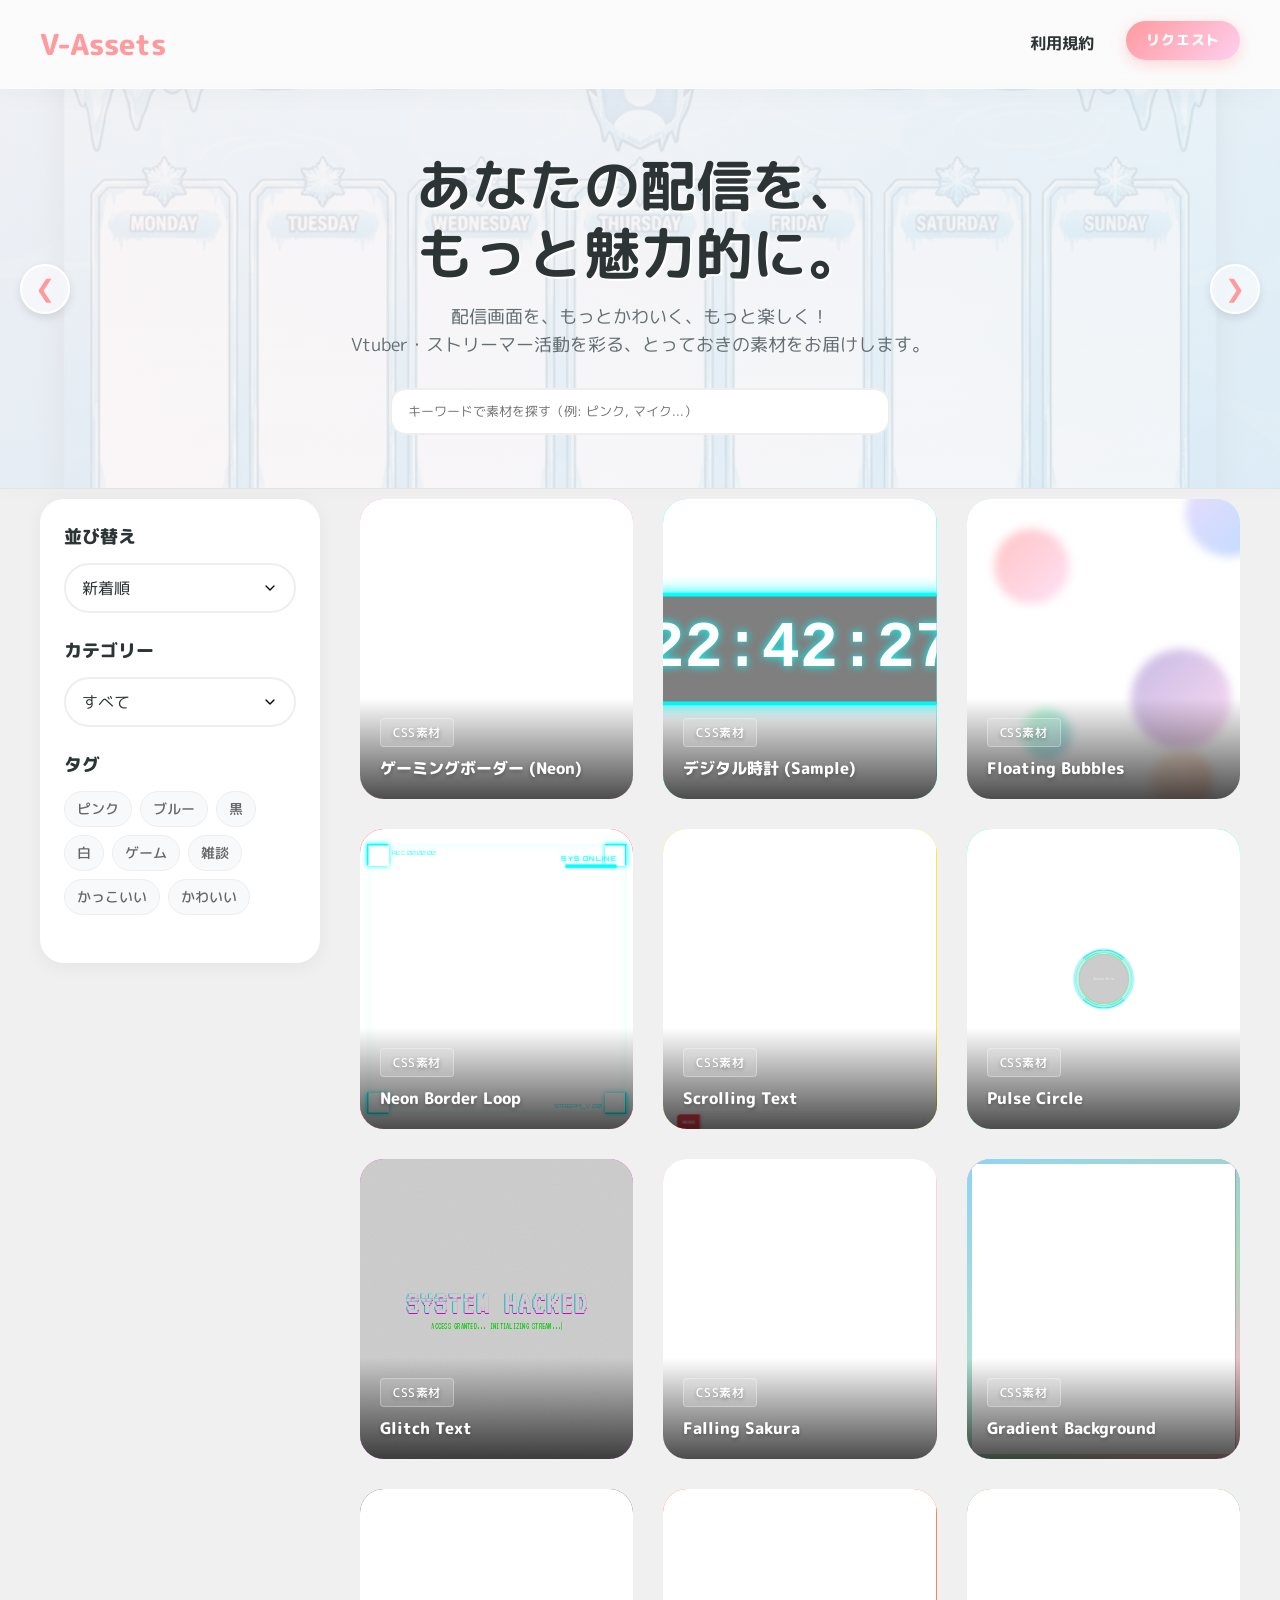
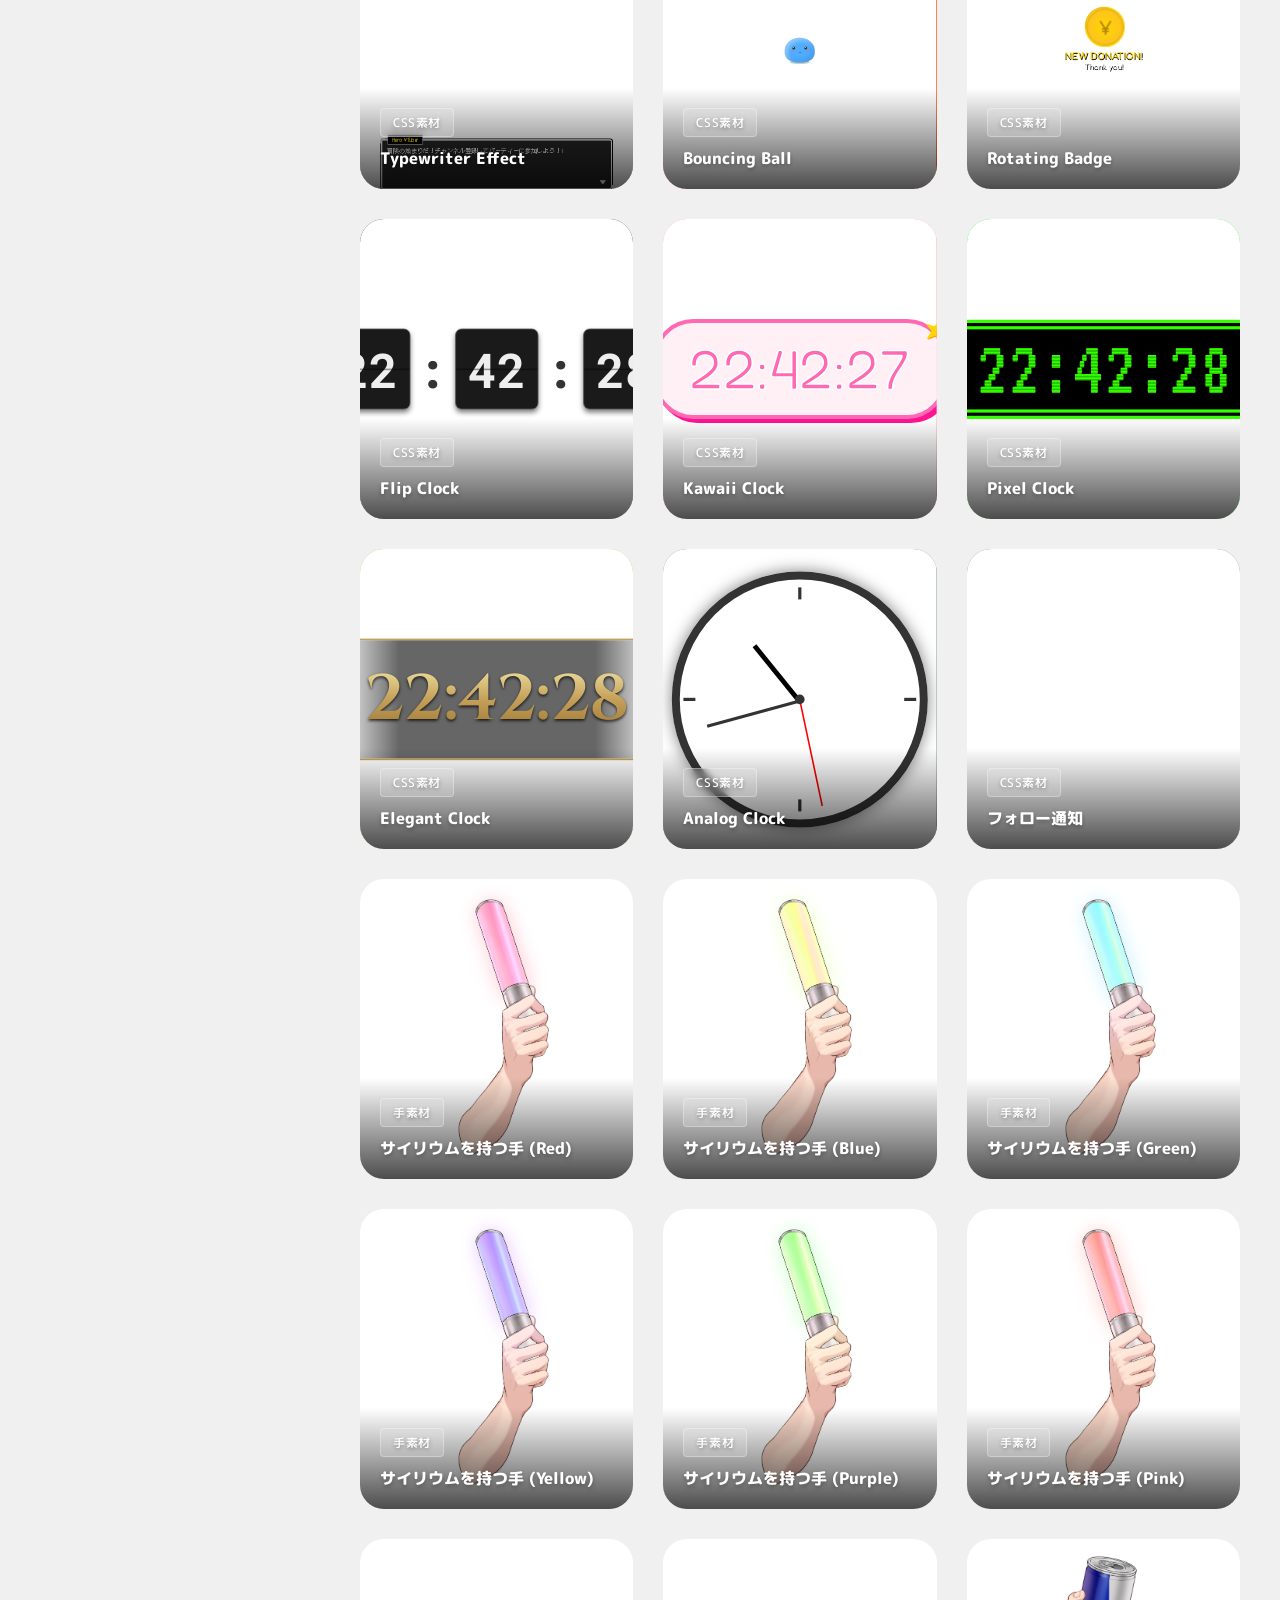
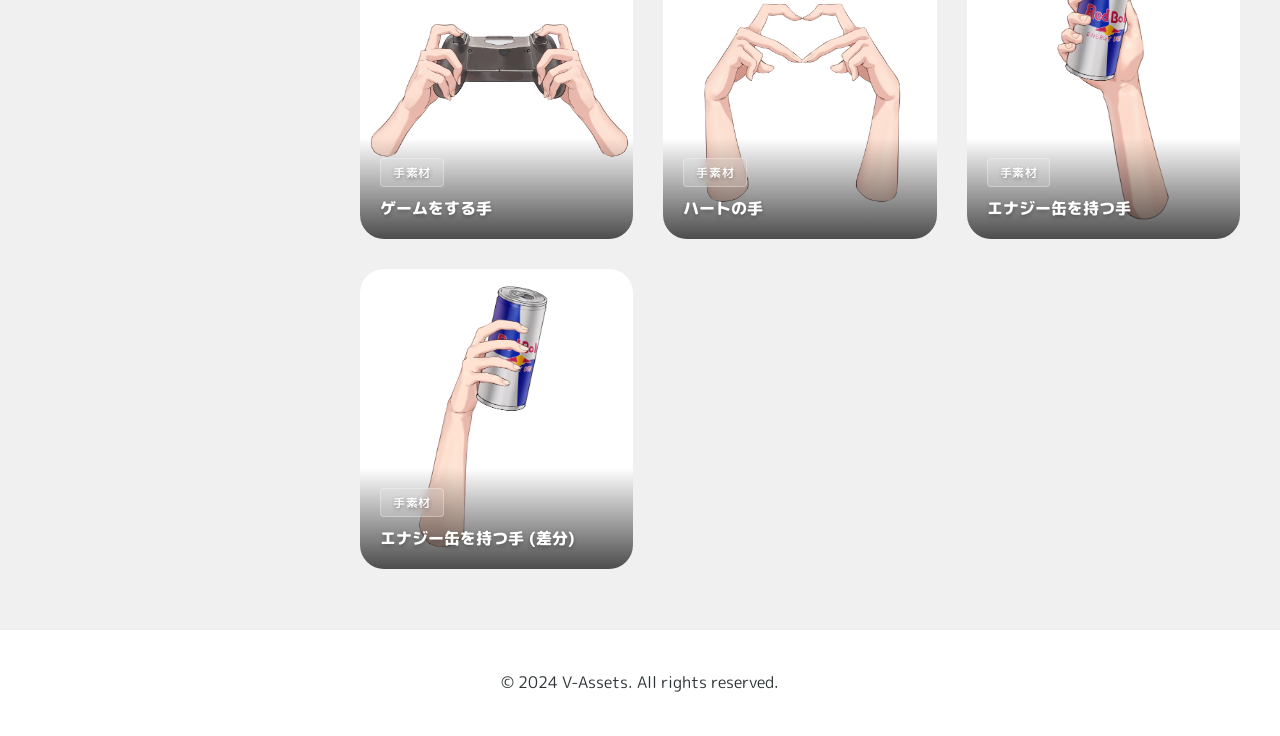
==== commit c6280742: "css対応" ====
--- a/index.html
+++ b/index.html
@@ -70,6 +70,7 @@
                                 <option value="hands">手素材</option>
                                 <option value="items">小物・装飾</option>
                                 <option value="equipment">配信機材</option>
+                                <option value="css">CSS素材</option>
                             </select>
                         </div>
                     </div>
@@ -107,6 +108,7 @@
                                     <option value="hands">手素材</option>
                                     <option value="items">小物・装飾</option>
                                     <option value="equipment">配信機材</option>
+                                    <option value="css">CSS素材</option>
                                 </select>
                             </div>
                         </div>
@@ -126,8 +128,8 @@
         </div>
     </footer>
 
-    <script src="js/data.js"></script>
-    <script src="js/render.js"></script>
+    <script src="js/data.js?v=10"></script>
+    <script src="js/render.js?v=7"></script>
     <script src="js/ui.js"></script>
     <script src="js/main.js"></script>
 </body>
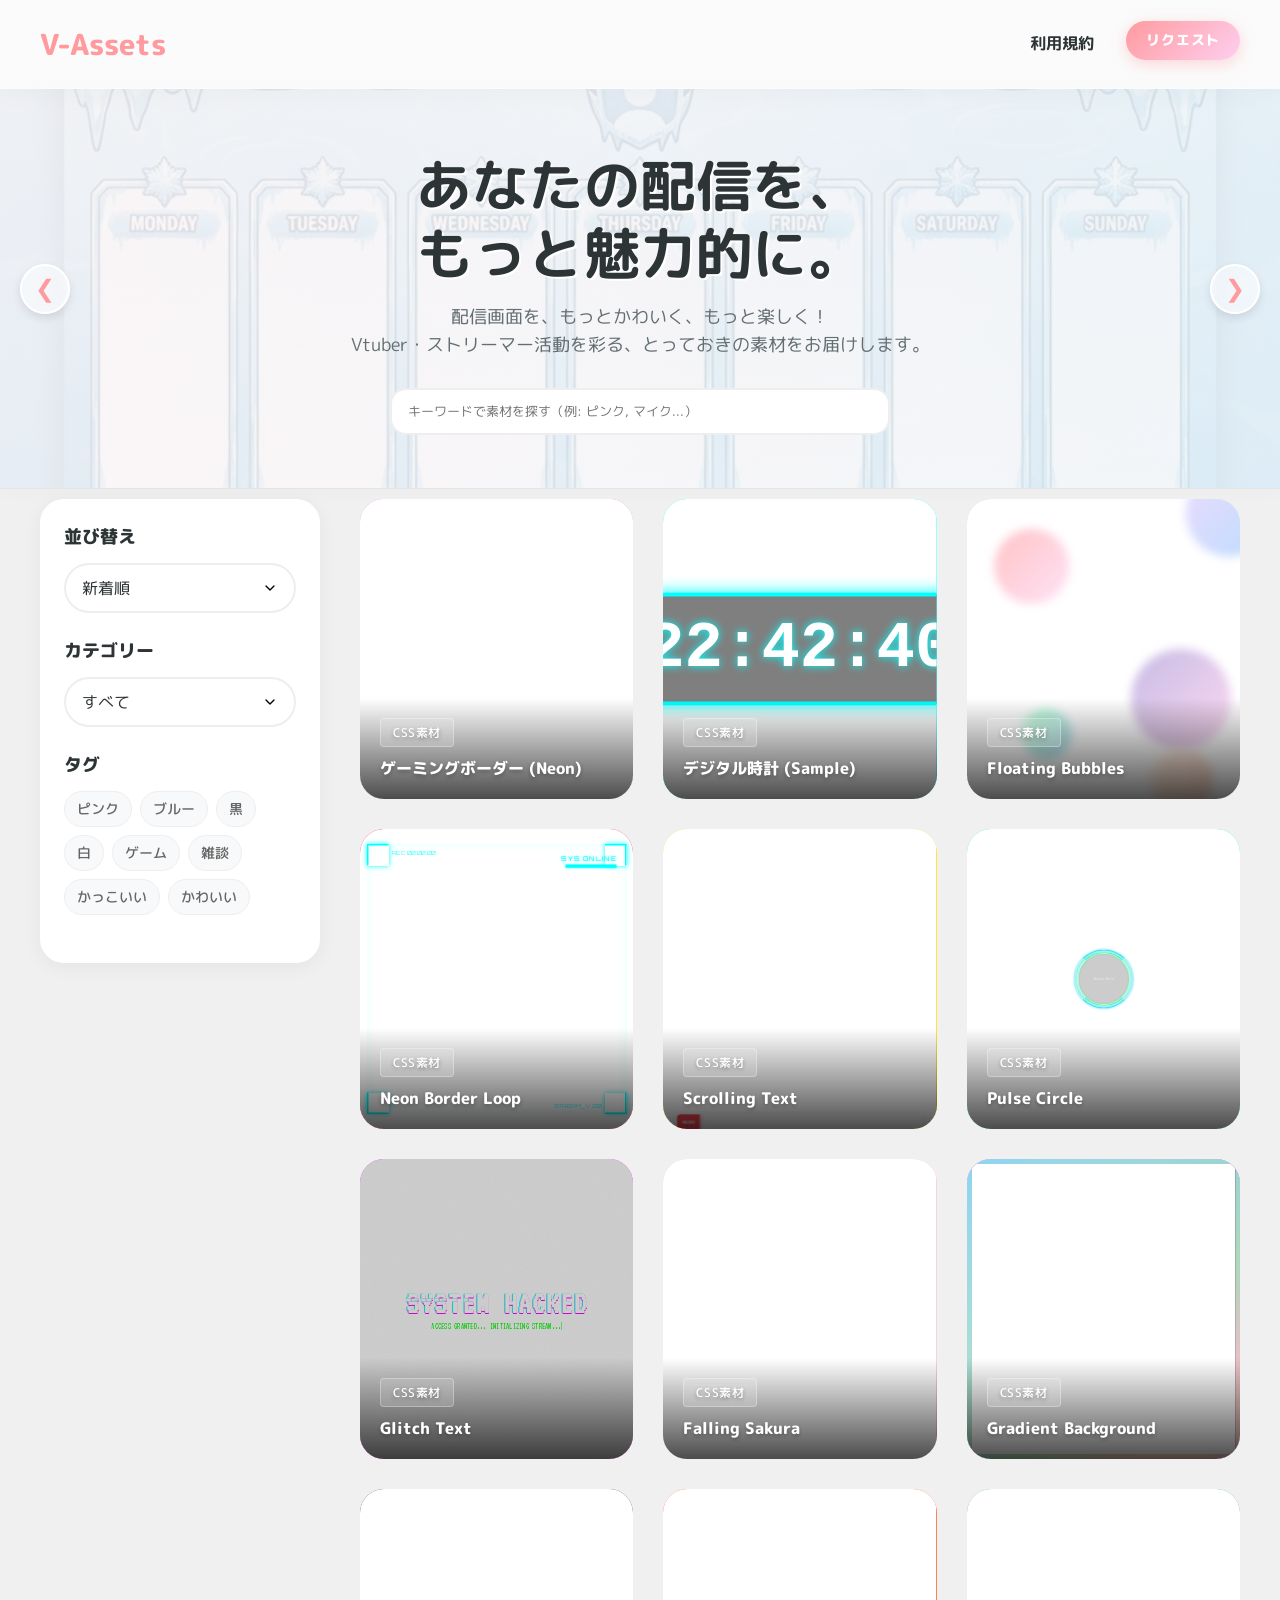
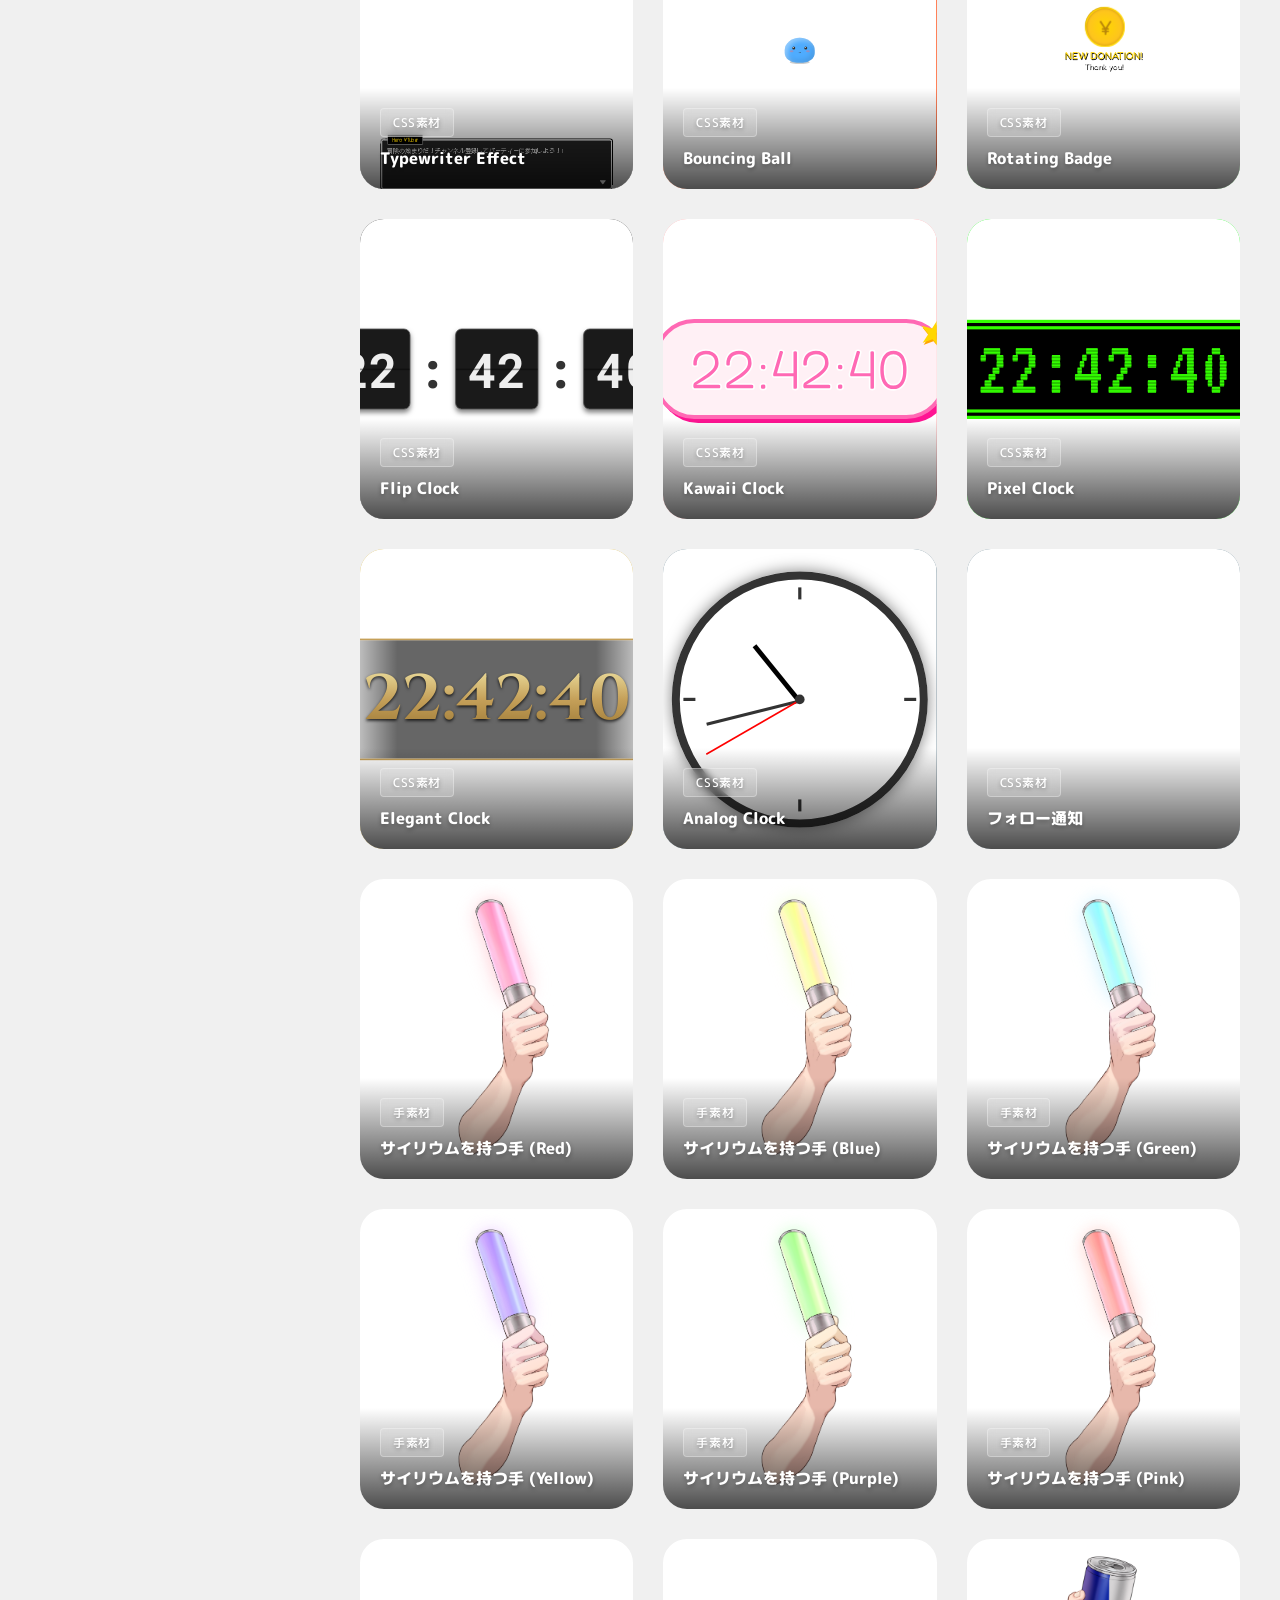
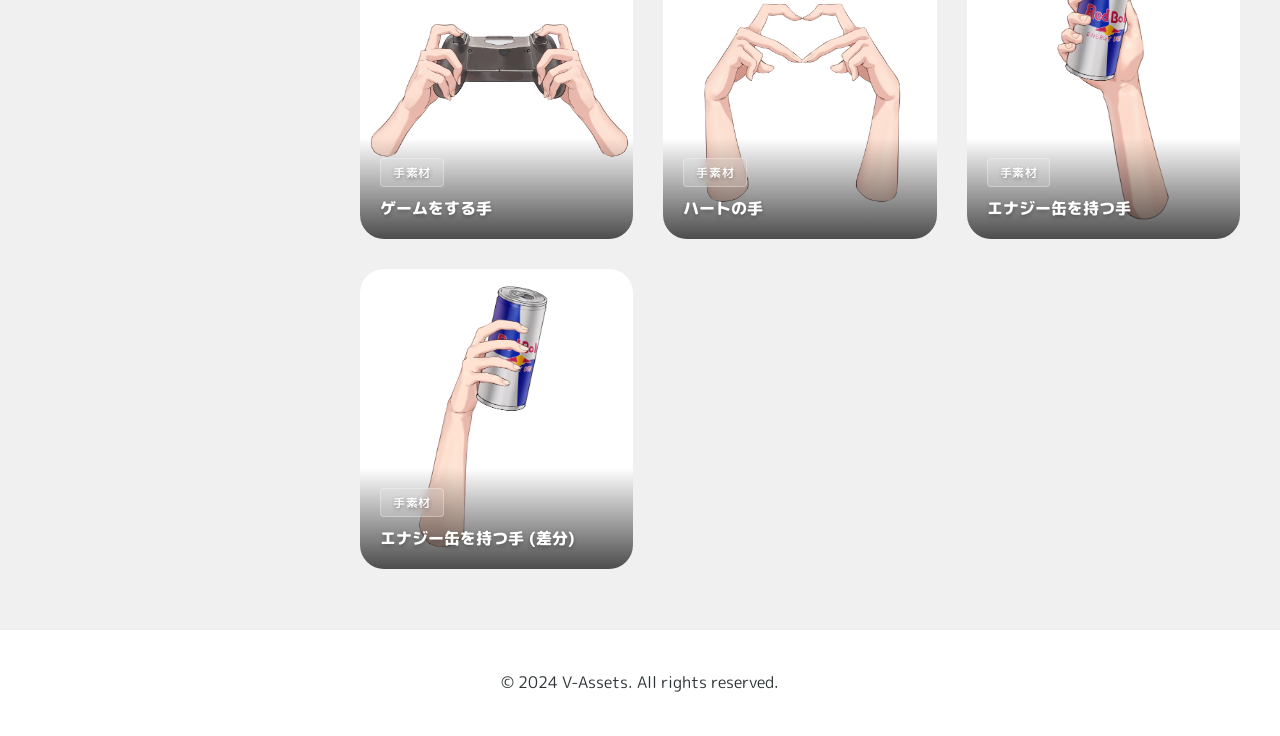
==== commit b7348b47: "Refactor codebase to use ES modules and clean up global namespace - Converted `data.js`, `render.js`" ====
--- a/index.html
+++ b/index.html
@@ -15,7 +15,6 @@
 
 <body>
 
-    <script src="js/header.js"></script>
     <header></header>
 
     <main>
@@ -128,10 +127,7 @@
         </div>
     </footer>
 
-    <script src="js/data.js?v=10"></script>
-    <script src="js/render.js?v=7"></script>
-    <script src="js/ui.js"></script>
-    <script src="js/main.js"></script>
+    <script type="module" src="js/main.js"></script>
 </body>
 
 </html>
